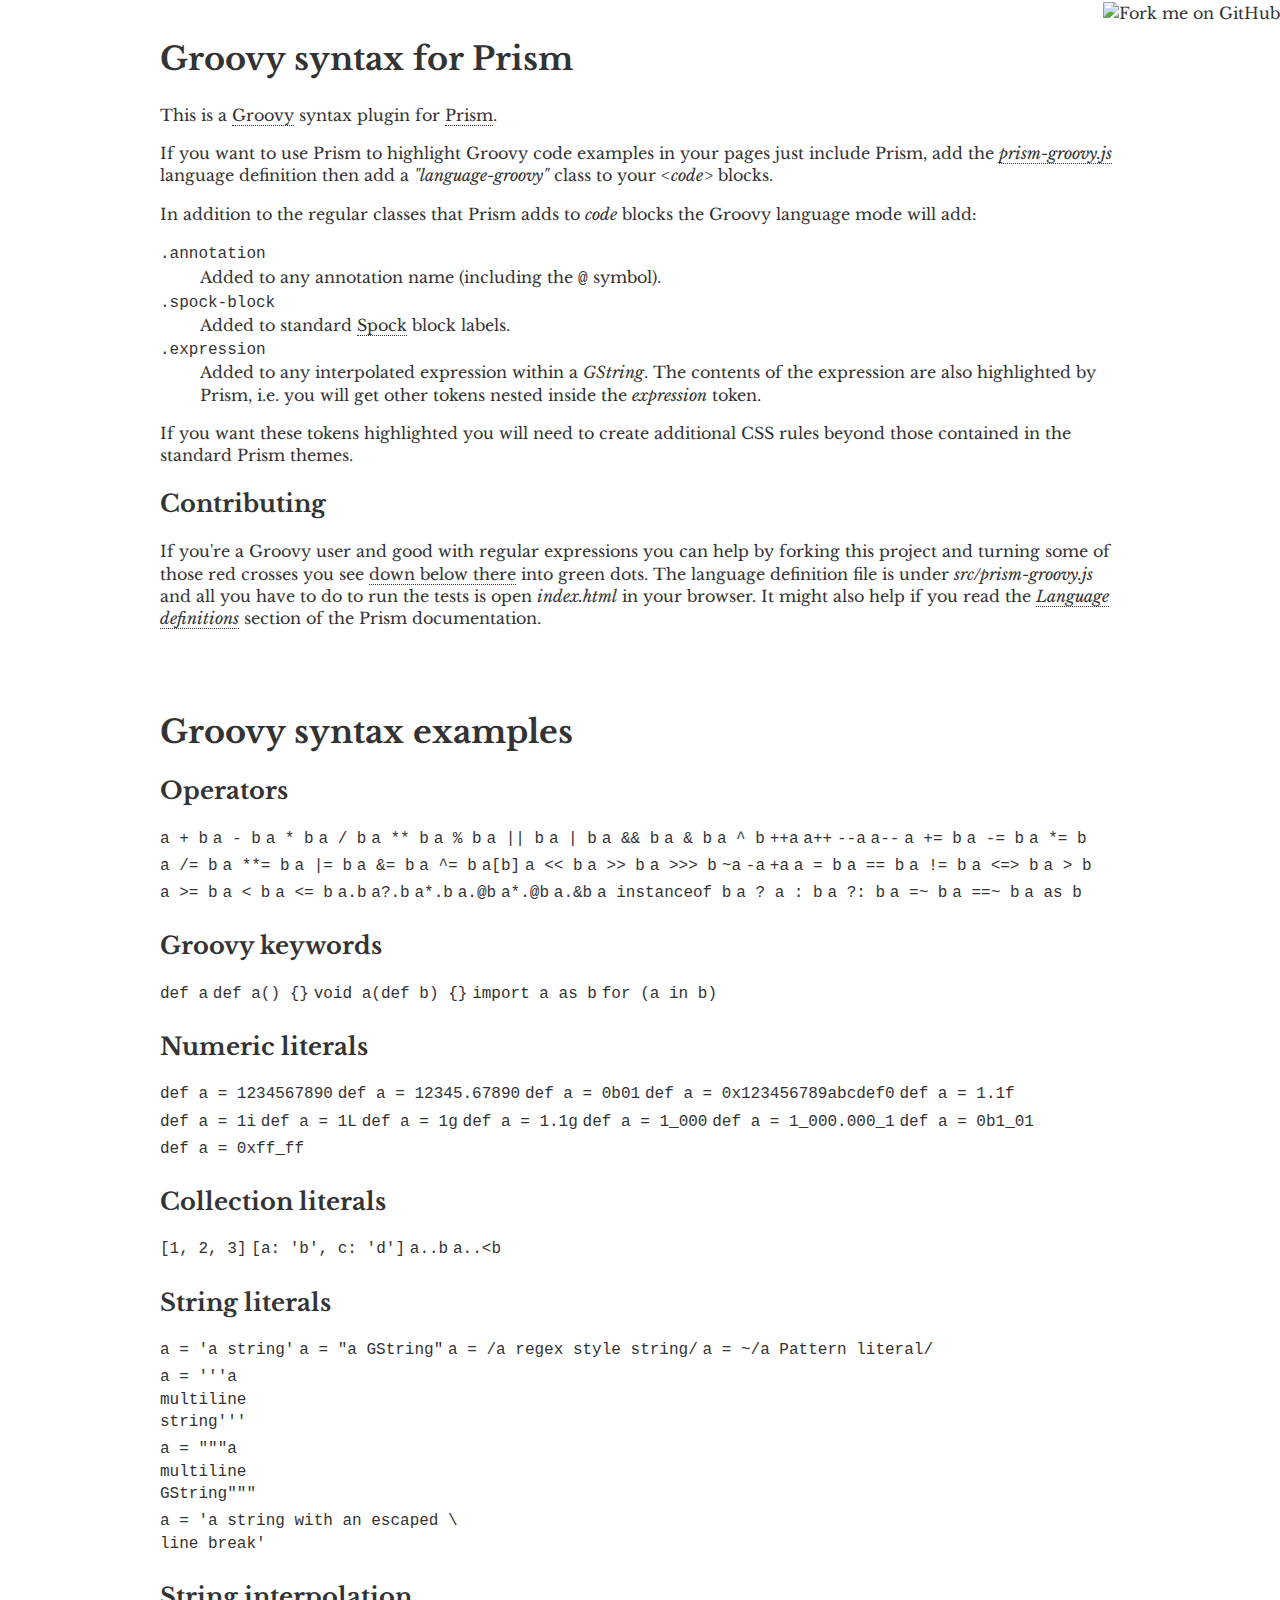
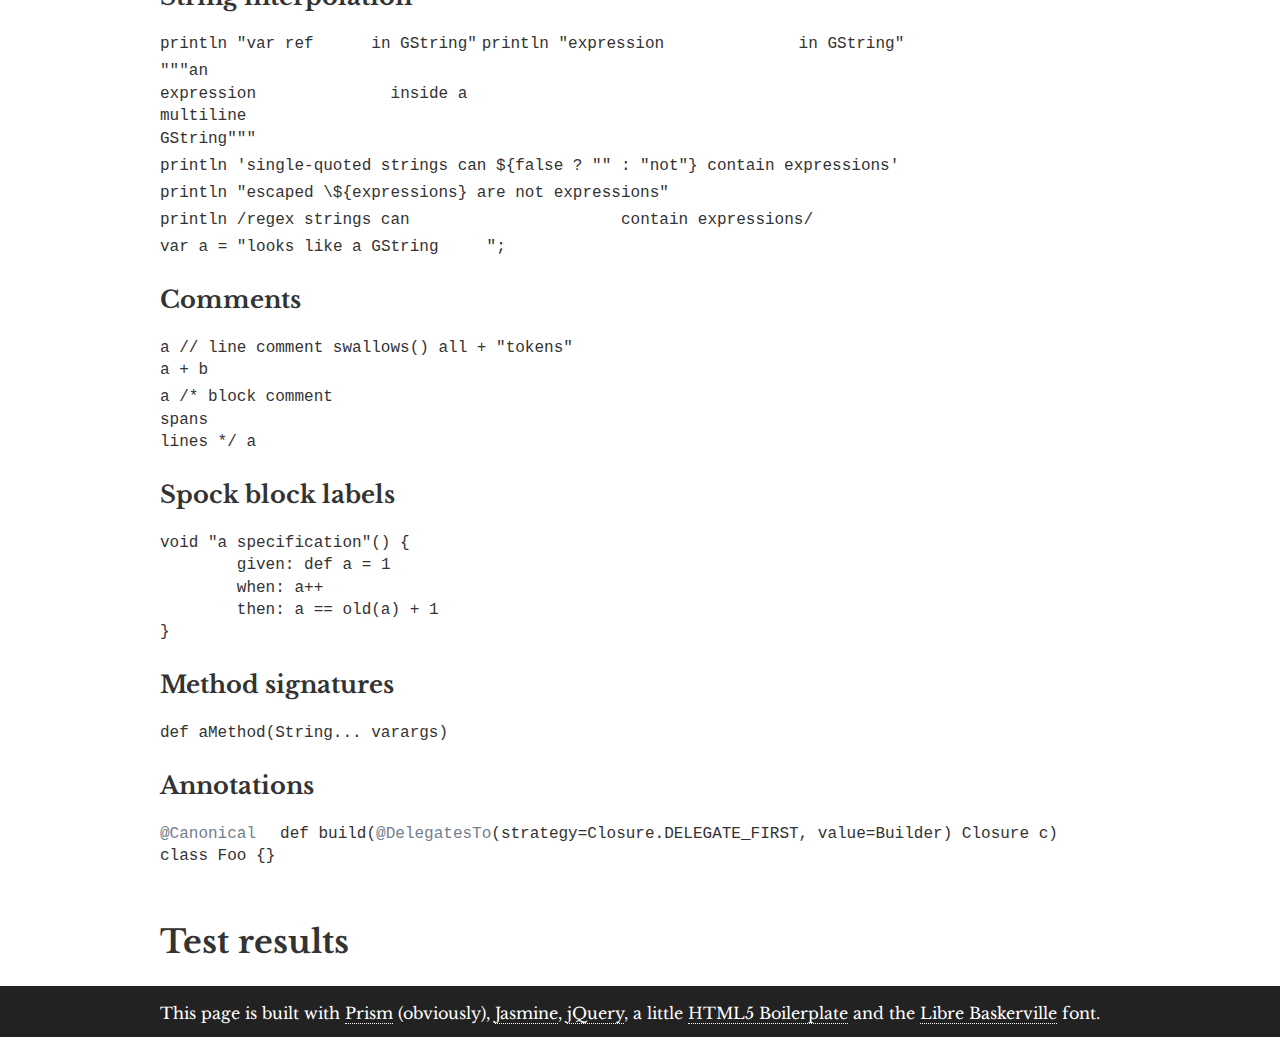
==== index.html @ 2fd4781e "few more operators I forgot" ====
<!doctype html>
<html>
<head>
	<meta charset="utf-8">
	<title>Groovy syntax for Prism</title>
	<meta name="viewport" content="width=device-width">

	<link rel="stylesheet" type="text/css" href="lib/prism/prism.css">
	<link rel="stylesheet" type="text/css" href="lib/jasmine/jasmine.css">
	<link rel="stylesheet" type="text/css" href="http://fonts.googleapis.com/css?family=Libre+Baskerville:400,700,400italic">
	<link rel="stylesheet" type="text/css" href="css/main.css">

	<script src="lib/jasmine/jasmine.js"></script>
	<script src="lib/jasmine/jasmine-html.js"></script>
	<script src="lib/jasmine/boot.js"></script>

	<script src="lib/jquery/jquery-2.0.0.min.js"></script>
	<script src="lib/prism/prism.js"></script>
	<script src="src/prism-groovy.js"></script>

	<script src="test/prism-groovy.spec.js"></script>
</head>
<body>

	<header>
		<h1>Groovy syntax for Prism</h1>
		<p>This is a <a href="http://groovy.codehaus.org/" rel="external">Groovy</a> syntax plugin for <a href="http://prismjs.com/" rel="external">Prism</a>.</p>
		<p>If you want to use Prism to highlight Groovy code examples in your pages just include Prism, add the <a href="https://github.com/robfletcher/prism-groovy/blob/gh-pages/src/prism-groovy.js"><em>prism-groovy.js</em></a> language definition then add a <em>"language-groovy"</em> class to your <em>&lt;code&gt;</em> blocks.</p>
		<p>In addition to the regular classes that Prism adds to <em>code</em> blocks the Groovy language mode will add:
			<dl>
				<dt><code>.annotation</code></dt>
				<dd>Added to any annotation name (including the <code>@</code> symbol).</dd>
				<dt><code>.spock-block</code></dt>
				<dd>Added to standard <a href="http://spockframework.org/" rel="external">Spock</a> block labels.</dd>
				<dt><code>.expression</code></dt>
				<dd>Added to any interpolated expression within a <em>GString</em>. The contents of the expression are also highlighted by Prism, i.e. you will get other tokens nested inside the <em>expression</em> token.</dd>
			</dl>
			If you want these tokens highlighted you will need to create additional CSS rules beyond those contained in the standard Prism themes.
		</p>
		<h2>Contributing</h2>
		<p>If you're a Groovy user and good with regular expressions you can help by forking this project and turning some of those red crosses you see <a href="#jasmine-tests">down below there</a> into green dots. The language definition file is under <em>src/prism-groovy.js</em> and all you have to do to run the tests is open <em>index.html</em> in your browser. It might also help if you read the <a href="http://prismjs.com/extending.html#language-definitions" rel="external"><em>Language definitions</em></a> section of the Prism documentation.</p>
		<a href="https://github.com/robfletcher/prism-groovy" id="fork-me"><img src="https://s3.amazonaws.com/github/ribbons/forkme_right_darkblue_121621.png" alt="Fork me on GitHub"></a>
	</header>

	<section id="groovy-syntax" class="language-groovy">
		<h1>Groovy syntax examples</h1>

		<section class="clearfix">
			<h2>Operators</h2>
			<code id="plus">a + b</code>
			<code id="minus">a - b</code>
			<code id="multiply">a * b</code>
			<code id="divide">a / b</code>
			<code id="power">a ** b</code>
			<code id="mod">a % b</code>
			<code id="or">a || b</code>
			<code id="bitwise-or">a | b</code>
			<code id="and">a &amp;&amp; b</code>
			<code id="bitwise-and">a &amp; b</code>
			<code id="xor">a ^ b</code>
			<code id="next-prefix">++a</code>
			<code id="next-postfix">a++</code>
			<code id="previous-prefix">--a</code>
			<code id="previous-postfix">a--</code>
			<code id="increment-by">a += b</code>
			<code id="decrement-by">a -= b</code>
			<code id="multiply-by">a *= b</code>
			<code id="divide-by">a /= b</code>
			<code id="pow-assign">a **= b</code>
			<code id="or-assign">a |= b</code>
			<code id="and-assign">a &amp;= b</code>
			<code id="xor-assign">a ^= b</code>
			<code id="get-at">a[b]</code>
			<code id="left-shift">a &lt;&lt; b</code>
			<code id="right-shift">a &gt;&gt; b</code>
			<code id="bitwise-right-shift">a &gt;&gt;&gt; b</code>
			<code id="bitwise-negate">~a</code>
			<code id="negative">-a</code>
			<code id="positive">+a</code>
			<code id="assignment">a = b</code>
			<code id="equals">a == b</code>
			<code id="not-equals">a != b</code>
			<code id="spaceship">a &lt;=&gt; b</code>
			<code id="gt">a &gt; b</code>
			<code id="gte">a &gt;= b</code>
			<code id="lt">a &lt; b</code>
			<code id="lte">a &lt;= b</code>
			<code id="dereference">a.b</code>
			<code id="safe-dereference">a?.b</code>
			<code id="spread">a*.b</code>
			<code id="java-field">a.@b</code>
			<code id="spread-java-field">a*.@b</code>
			<code id="method-ref">a.&amp;b</code>
			<code id="instanceof">a instanceof b</code>
			<code id="ternary">a ? a : b</code>
			<code id="elvis">a ?: b</code>
			<code id="regex">a =~ b</code>
			<code id="firecracker">a ==~ b</code>
			<code id="cast">a as b</code>
		</section>

		<section class="clearfix">
			<h2>Groovy keywords</h2>
			<code id="def-var">def a</code>
			<code id="def-return">def a() {}</code>
			<code id="def-param">void a(def b) {}</code>
			<code id="import-as">import a as b</code>
			<code id="in">for (a in b)</code>
		</section>

		<section class="clearfix">
			<h2>Numeric literals</h2>
			<code id="int">def a = 1234567890</code>
			<code id="decimal">def a = 12345.67890</code>
			<code id="binary">def a = 0b01</code>
			<code id="hex">def a = 0x123456789abcdef0</code>
			<code id="float">def a = 1.1f</code>
			<code id="integer">def a = 1i</code>
			<code id="long">def a = 1L</code>
			<code id="big-integer">def a = 1g</code>
			<code id="big-decimal">def a = 1.1g</code>
			<code id="underscore-int">def a = 1_000</code>
			<code id="underscore-decimal">def a = 1_000.000_1</code>
			<code id="underscore-binary">def a = 0b1_01</code>
			<code id="underscore-hex">def a = 0xff_ff</code>
		</section>

		<section class="clearfix">
			<h2>Collection literals</h2>
			<code id="list">[1, 2, 3]</code>
			<code id="map">[a: 'b', c: 'd']</code>
			<code id="range">a..b</code>
			<code id="half-ex-range">a..&lt;b</code>
		</section>

		<section class="clearfix">
			<h2>String literals</h2>
			<code id="string">a = 'a string'</code>
			<code id="gstring">a = "a GString"</code>
			<code id="regex-string">a = /a regex style string/</code>
			<code id="pattern">a = ~/a Pattern literal/</code>
			<pre><code id="multiline-string">a = '''a
multiline
string'''</code></pre>
			<pre><code id="multiline-gstring">a = """a
multiline
GString"""</code></pre>
			<pre><code id="string-with-escaped-line-break">a = 'a string with an escaped \
line break'</code></pre>
		</section>

		<section class="clearfix">
			<h2>String interpolation</h2>
			<code id="gstring-with-variable">println "var ref $a.b in GString"</code>
			<code id="gstring-with-expression">println "expression ${a.b() + a} in GString"</code>
			<pre><code id="multiline-gstring-with-expression">"""an
expression ${a.b() + a} inside a
multiline
GString"""</code></pre>
			<code id="string-with-expression">println 'single-quoted strings can ${false ? "" : "not"} contain expressions'</code>
			<code id="gstring-with-escaped-expression">println "escaped \${expressions} are not expressions"</code>
			<code id="regex-with-expression">println /regex strings can ${true ? '' : 'not'} contain expressions/</code>
			<code id="non-groovy-gstring-expression" class="language-javascript">var a = "looks like a GString ${b}";</code>
		</section>

		<section class="clearfix">
			<h2>Comments</h2>
			<pre><code id="line-comment">a // line comment swallows() all + "tokens"
a + b</code></pre>
			<pre><code id="block-comment">a /* block comment
spans
lines */ a</code></pre>
		</section>

		<section class="clearfix">
			<h2>Spock block labels</h2>
			<pre><code id="spock">void "a specification"() {
	given: def a = 1
	when: a++
	then: a == old(a) + 1
}</code></pre>
		</section>

		<section class="clearfix">
			<h2>Method signatures</h2>
			<pre><code id="varargs">def aMethod(String... varargs)</code></pre>
		</section>

		<section class="clearfix">
			<h2>Annotations</h2>
			<pre><code id="simple-annotation">@Canonical
class Foo {}</code></pre>
			<code id="annotation-with-arguments">def build(@DelegatesTo(strategy=Closure.DELEGATE_FIRST, value=Builder) Closure c)</code>
		</section>
	</section>

	<section id="jasmine-tests">
		<h1>Test results</h1>
	</section>

	<footer>
		<p>This page is built with <a href="http://prismjs.com/" rel="external">Prism</a> (obviously), <a href="http://pivotal.github.io/jasmine/" rel="external">Jasmine</a>, <a href="http://jquery.com/" rel="external">jQuery</a>, a little <a href="http://h5bp.com/" rel="external">HTML5 Boilerplate</a> and the <a href="http://www.impallari.com/projects/overview/libre-baskerville" rel="external">Libre Baskerville</a> font.</p>
	</footer>

</body>
</html>
---- css/main.css ----
/*! normalize.css v2.1.0 | MIT License | git.io/normalize */

/* ==========================================================================
   HTML5 display definitions
   ========================================================================== */

/**
 * Correct `block` display not defined in IE 8/9.
 */

article,
aside,
details,
figcaption,
figure,
footer,
header,
hgroup,
main,
nav,
section,
summary {
    display: block;
}

/**
 * Correct `inline-block` display not defined in IE 8/9.
 */

audio,
canvas,
video {
    display: inline-block;
}

/**
 * Prevent modern browsers from displaying `audio` without controls.
 * Remove excess height in iOS 5 devices.
 */

audio:not([controls]) {
    display: none;
    height: 0;
}

/**
 * Address styling not present in IE 8/9.
 */

[hidden] {
    display: none;
}

/* ==========================================================================
   Base
   ========================================================================== */

/**
 * 1. Set default font family to sans-serif.
 * 2. Prevent iOS text size adjust after orientation change, without disabling
 *    user zoom.
 */

html {
    font-family: sans-serif; /* 1 */
    -webkit-text-size-adjust: 100%; /* 2 */
    -ms-text-size-adjust: 100%; /* 2 */
}

/**
 * Remove default margin.
 */

body {
    margin: 0;
}

/* ==========================================================================
   Links
   ========================================================================== */

/**
 * Address `outline` inconsistency between Chrome and other browsers.
 */

a:focus {
    outline: thin dotted;
}

/**
 * Improve readability when focused and also mouse hovered in all browsers.
 */

a:active,
a:hover {
    outline: 0;
}

/* ==========================================================================
   Typography
   ========================================================================== */

/**
 * Address variable `h1` font-size and margin within `section` and `article`
 * contexts in Firefox 4+, Safari 5, and Chrome.
 */

h1 {
    font-size: 2em;
    margin: 0.67em 0;
}

/**
 * Address styling not present in IE 8/9, Safari 5, and Chrome.
 */

abbr[title] {
    border-bottom: 1px dotted;
}

/**
 * Address style set to `bolder` in Firefox 4+, Safari 5, and Chrome.
 */

b,
strong {
    font-weight: bold;
}

/**
 * Address styling not present in Safari 5 and Chrome.
 */

dfn {
    font-style: italic;
}

/**
 * Address differences between Firefox and other browsers.
 */

hr {
    -moz-box-sizing: content-box;
    box-sizing: content-box;
    height: 0;
}

/**
 * Address styling not present in IE 8/9.
 */

mark {
    background: #ff0;
    color: #000;
}

/**
 * Correct font family set oddly in Safari 5 and Chrome.
 */

code,
kbd,
pre,
samp {
    font-family: monospace, serif;
    font-size: 1em;
}

/**
 * Improve readability of pre-formatted text in all browsers.
 */

pre {
    white-space: pre-wrap;
}

/**
 * Set consistent quote types.
 */

q {
    quotes: "\201C" "\201D" "\2018" "\2019";
}

/**
 * Address inconsistent and variable font size in all browsers.
 */

small {
    font-size: 80%;
}

/**
 * Prevent `sub` and `sup` affecting `line-height` in all browsers.
 */

sub,
sup {
    font-size: 75%;
    line-height: 0;
    position: relative;
    vertical-align: baseline;
}

sup {
    top: -0.5em;
}

sub {
    bottom: -0.25em;
}

/* ==========================================================================
   Embedded content
   ========================================================================== */

/**
 * Remove border when inside `a` element in IE 8/9.
 */

img {
    border: 0;
}

/**
 * Correct overflow displayed oddly in IE 9.
 */

svg:not(:root) {
    overflow: hidden;
}

/* ==========================================================================
   Figures
   ========================================================================== */

/**
 * Address margin not present in IE 8/9 and Safari 5.
 */

figure {
    margin: 0;
}

/* ==========================================================================
   Forms
   ========================================================================== */

/**
 * Define consistent border, margin, and padding.
 */

fieldset {
    border: 1px solid #c0c0c0;
    margin: 0 2px;
    padding: 0.35em 0.625em 0.75em;
}

/**
 * 1. Correct `color` not being inherited in IE 8/9.
 * 2. Remove padding so people aren't caught out if they zero out fieldsets.
 */

legend {
    border: 0; /* 1 */
    padding: 0; /* 2 */
}

/**
 * 1. Correct font family not being inherited in all browsers.
 * 2. Correct font size not being inherited in all browsers.
 * 3. Address margins set differently in Firefox 4+, Safari 5, and Chrome.
 */

button,
input,
select,
textarea {
    font-family: inherit; /* 1 */
    font-size: 100%; /* 2 */
    margin: 0; /* 3 */
}

/**
 * Address Firefox 4+ setting `line-height` on `input` using `!important` in
 * the UA stylesheet.
 */

button,
input {
    line-height: normal;
}

/**
 * Address inconsistent `text-transform` inheritance for `button` and `select`.
 * All other form control elements do not inherit `text-transform` values.
 * Correct `button` style inheritance in Chrome, Safari 5+, and IE 8+.
 * Correct `select` style inheritance in Firefox 4+ and Opera.
 */

button,
select {
    text-transform: none;
}

/**
 * 1. Avoid the WebKit bug in Android 4.0.* where (2) destroys native `audio`
 *    and `video` controls.
 * 2. Correct inability to style clickable `input` types in iOS.
 * 3. Improve usability and consistency of cursor style between image-type
 *    `input` and others.
 */

button,
html input[type="button"], /* 1 */
input[type="reset"],
input[type="submit"] {
    -webkit-appearance: button; /* 2 */
    cursor: pointer; /* 3 */
}

/**
 * Re-set default cursor for disabled elements.
 */

button[disabled],
html input[disabled] {
    cursor: default;
}

/**
 * 1. Address box sizing set to `content-box` in IE 8/9.
 * 2. Remove excess padding in IE 8/9.
 */

input[type="checkbox"],
input[type="radio"] {
    box-sizing: border-box; /* 1 */
    padding: 0; /* 2 */
}

/**
 * 1. Address `appearance` set to `searchfield` in Safari 5 and Chrome.
 * 2. Address `box-sizing` set to `border-box` in Safari 5 and Chrome
 *    (include `-moz` to future-proof).
 */

input[type="search"] {
    -webkit-appearance: textfield; /* 1 */
    -moz-box-sizing: content-box;
    -webkit-box-sizing: content-box; /* 2 */
    box-sizing: content-box;
}

/**
 * Remove inner padding and search cancel button in Safari 5 and Chrome
 * on OS X.
 */

input[type="search"]::-webkit-search-cancel-button,
input[type="search"]::-webkit-search-decoration {
    -webkit-appearance: none;
}

/**
 * Remove inner padding and border in Firefox 4+.
 */

button::-moz-focus-inner,
input::-moz-focus-inner {
    border: 0;
    padding: 0;
}

/**
 * 1. Remove default vertical scrollbar in IE 8/9.
 * 2. Improve readability and alignment in all browsers.
 */

textarea {
    overflow: auto; /* 1 */
    vertical-align: top; /* 2 */
}

/* ==========================================================================
   Tables
   ========================================================================== */

/**
 * Remove most spacing between table cells.
 */

table {
    border-collapse: collapse;
    border-spacing: 0;
}
/* end normalize.css */

/*
 * HTML5 Boilerplate
 *
 * What follows is the result of much research on cross-browser styling.
 * Credit left inline and big thanks to Nicolas Gallagher, Jonathan Neal,
 * Kroc Camen, and the H5BP dev community and team.
 */

/* ==========================================================================
   Base styles: opinionated defaults
   ========================================================================== */

html,
button,
input,
select,
textarea {
    color: #222;
}

body {
    font-size: 1em;
    line-height: 1.4;
}

/*
 * Remove text-shadow in selection highlight: h5bp.com/i
 * These selection rule sets have to be separate.
 * Customize the background color to match your design.
 */

::-moz-selection {
    background: #b3d4fc;
    text-shadow: none;
}

::selection {
    background: #b3d4fc;
    text-shadow: none;
}

/*
 * A better looking default horizontal rule
 */

hr {
    display: block;
    height: 1px;
    border: 0;
    border-top: 1px solid #ccc;
    margin: 1em 0;
    padding: 0;
}

/*
 * Remove the gap between images and the bottom of their containers: h5bp.com/i/440
 */

img {
    vertical-align: middle;
}

/*
 * Remove default fieldset styles.
 */

fieldset {
    border: 0;
    margin: 0;
    padding: 0;
}

/*
 * Allow only vertical resizing of textareas.
 */

textarea {
    resize: vertical;
}

/* ==========================================================================
   Chrome Frame prompt
   ========================================================================== */

.chromeframe {
    margin: 0.2em 0;
    background: #ccc;
    color: #000;
    padding: 0.2em 0;
}

/* ==========================================================================
   Author's custom styles
   ========================================================================== */

/* http://paulirish.com/2012/box-sizing-border-box-ftw/ */
* {
	-moz-box-sizing: border-box;
	-webkit-box-sizing: border-box;
	box-sizing: border-box;
}

body {
	color: #333;
	font-family: "Libre Baskerville", serif;

    max-width: 992px;
    margin-left: auto;
    margin-right: auto;
    overflow-x: hidden;
    padding: 0 1em;
}

header, footer {
	padding: 1em 0;
}

header, #groovy-syntax {
	margin-bottom: 3em;
}

footer {
    width: 100%;
    position: absolute;
    left: 0;
    padding: 0 1em;
	background-color: #222;
	color: #fff;
	-webkit-font-smoothing: antialiased;
}

footer > * {
    max-width: 960px;
    margin-left: auto;
    margin-right: auto;
}

a:link,
a:visited {
	text-decoration: none;
	color: #333;
	border-bottom: 1px dotted #333;
	-moz-transition: all 0.125s;
	-webkit-transition: all 0.125s;
	-o-transition: all 0.125s;
	transition: all 0.125s;
}

footer a:link,
footer a:visited {
	color: #fff;
	border-bottom-color: #fff;
}

a:active,
a:hover,
footer a:active,
footer a:hover {
	color: #b03911;
	border-bottom-color: #b03911;
}

#groovy-syntax h1 {
	margin-bottom: 0;
}

#groovy-syntax code {
    float: left;
    margin: 0 0.3em 0.3em 0;
}

pre {
    clear: both;
}

code[class*="language-"], pre[class*="language-"] {
    white-space: pre-wrap;
}

.token.expression {
    color: white;
}

.token.block-label {
    color: steelblue;
}

.token.annotation {
    color: slategray;
}

#fork-me {
	position: absolute;
	top: 0;
	right: 0;
	border: 0;
}

.html-reporter .result-message {
    white-space: pre-line;
}

/* ==========================================================================
   Helper classes
   ========================================================================== */

/*
 * Image replacement
 */

.ir {
    background-color: transparent;
    border: 0;
    overflow: hidden;
    /* IE 6/7 fallback */
    *text-indent: -9999px;
}

.ir:before {
    content: "";
    display: block;
    width: 0;
    height: 150%;
}

/*
 * Hide from both screenreaders and browsers: h5bp.com/u
 */

.hidden {
    display: none !important;
    visibility: hidden;
}

/*
 * Hide only visually, but have it available for screenreaders: h5bp.com/v
 */

.visuallyhidden {
    border: 0;
    clip: rect(0 0 0 0);
    height: 1px;
    margin: -1px;
    overflow: hidden;
    padding: 0;
    position: absolute;
    width: 1px;
}

/*
 * Extends the .visuallyhidden class to allow the element to be focusable
 * when navigated to via the keyboard: h5bp.com/p
 */

.visuallyhidden.focusable:active,
.visuallyhidden.focusable:focus {
    clip: auto;
    height: auto;
    margin: 0;
    overflow: visible;
    position: static;
    width: auto;
}

/*
 * Hide visually and from screenreaders, but maintain layout
 */

.invisible {
    visibility: hidden;
}

/*
 * Clearfix: contain floats
 *
 * For modern browsers
 * 1. The space content is one way to avoid an Opera bug when the
 *    `contenteditable` attribute is included anywhere else in the document.
 *    Otherwise it causes space to appear at the top and bottom of elements
 *    that receive the `clearfix` class.
 * 2. The use of `table` rather than `block` is only necessary if using
 *    `:before` to contain the top-margins of child elements.
 */

.clearfix:before,
.clearfix:after {
    content: " "; /* 1 */
    display: table; /* 2 */
}

.clearfix:after {
    clear: both;
}

/*
 * For IE 6/7 only
 * Include this rule to trigger hasLayout and contain floats.
 */

.clearfix {
    *zoom: 1;
}

/* ==========================================================================
   EXAMPLE Media Queries for Responsive Design.
   These examples override the primary ('mobile first') styles.
   Modify as content requires.
   ========================================================================== */

@media only screen and (min-width: 35em) {
    /* Style adjustments for viewports that meet the condition */
}

@media print,
       (-o-min-device-pixel-ratio: 5/4),
       (-webkit-min-device-pixel-ratio: 1.25),
       (min-resolution: 120dpi) {
    /* Style adjustments for high resolution devices */
}

/* ==========================================================================
   Print styles.
   Inlined to avoid required HTTP connection: h5bp.com/r
   ========================================================================== */

@media print {
    * {
        background: transparent !important;
        color: #000 !important; /* Black prints faster: h5bp.com/s */
        box-shadow: none !important;
        text-shadow: none !important;
    }

    a,
    a:visited {
        text-decoration: underline;
    }

    a[href]:after {
        content: " (" attr(href) ")";
    }

    abbr[title]:after {
        content: " (" attr(title) ")";
    }

    /*
     * Don't show links for images, or javascript/internal links
     */

    .ir a:after,
    a[href^="javascript:"]:after,
    a[href^="#"]:after {
        content: "";
    }

    pre,
    blockquote {
        border: 1px solid #999;
        page-break-inside: avoid;
    }

    thead {
        display: table-header-group; /* h5bp.com/t */
    }

    tr,
    img {
        page-break-inside: avoid;
    }

    img {
        max-width: 100% !important;
    }

    @page {
        margin: 0.5cm;
    }

    p,
    h2,
    h3 {
        orphans: 3;
        widows: 3;
    }

    h2,
    h3 {
        page-break-after: avoid;
    }
}
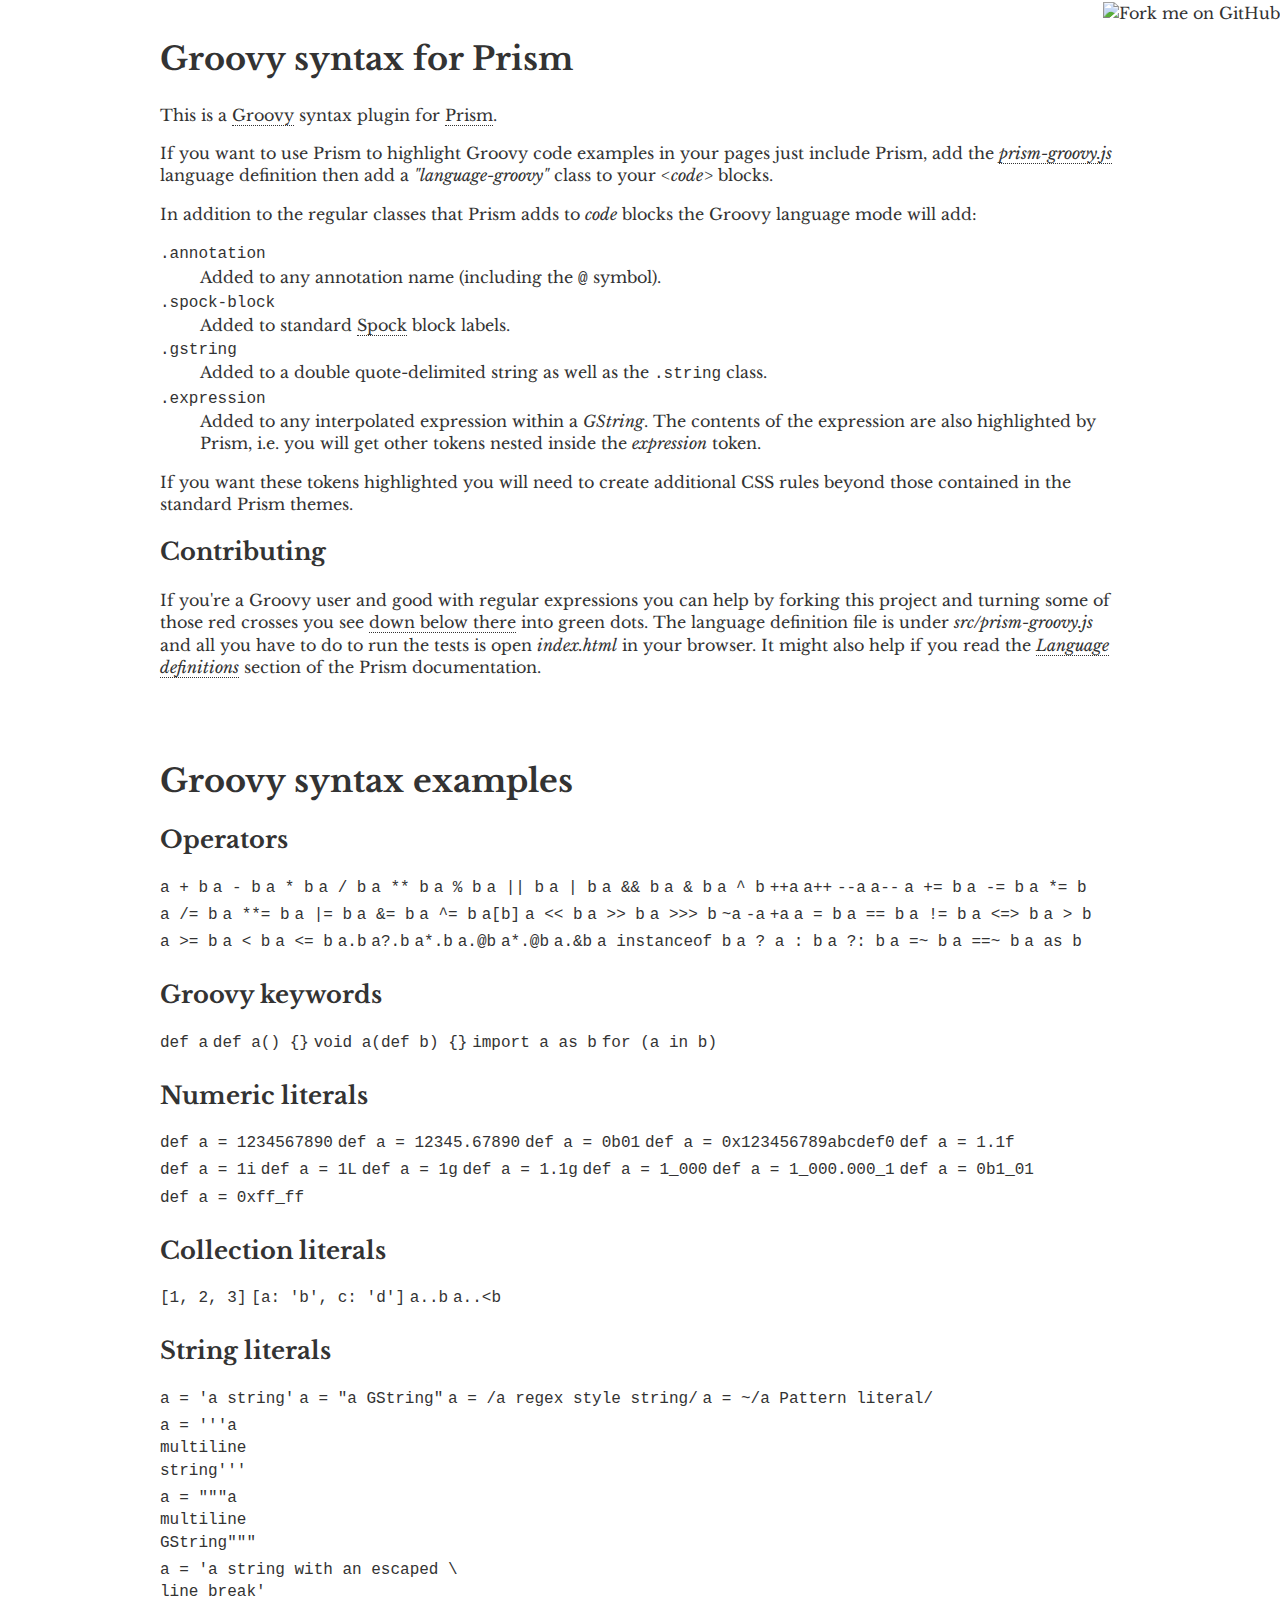
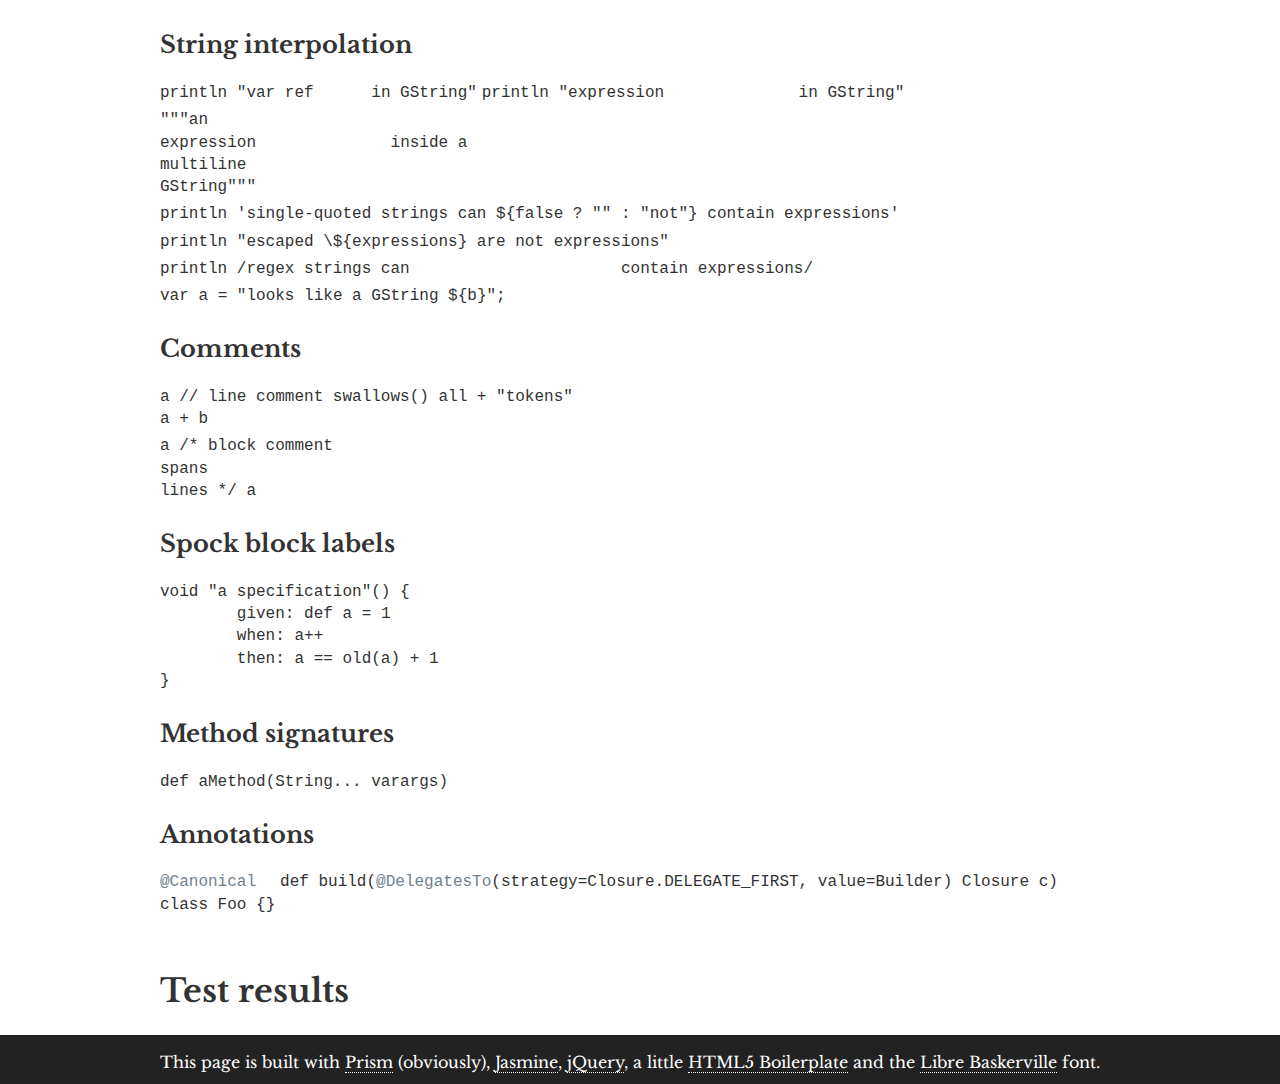
==== commit f5460384: "Finally got GStrings & Strings disambiguated" ====
--- a/index.html
+++ b/index.html
@@ -32,6 +32,8 @@
 				<dd>Added to any annotation name (including the <code>@</code> symbol).</dd>
 				<dt><code>.spock-block</code></dt>
 				<dd>Added to standard <a href="http://spockframework.org/" rel="external">Spock</a> block labels.</dd>
+				<dt><code>.gstring</code></dt>
+				<dd>Added to a double quote-delimited string as well as the <code>.string</code> class.</dd>
 				<dt><code>.expression</code></dt>
 				<dd>Added to any interpolated expression within a <em>GString</em>. The contents of the expression are also highlighted by Prism, i.e. you will get other tokens nested inside the <em>expression</em> token.</dd>
 			</dl>
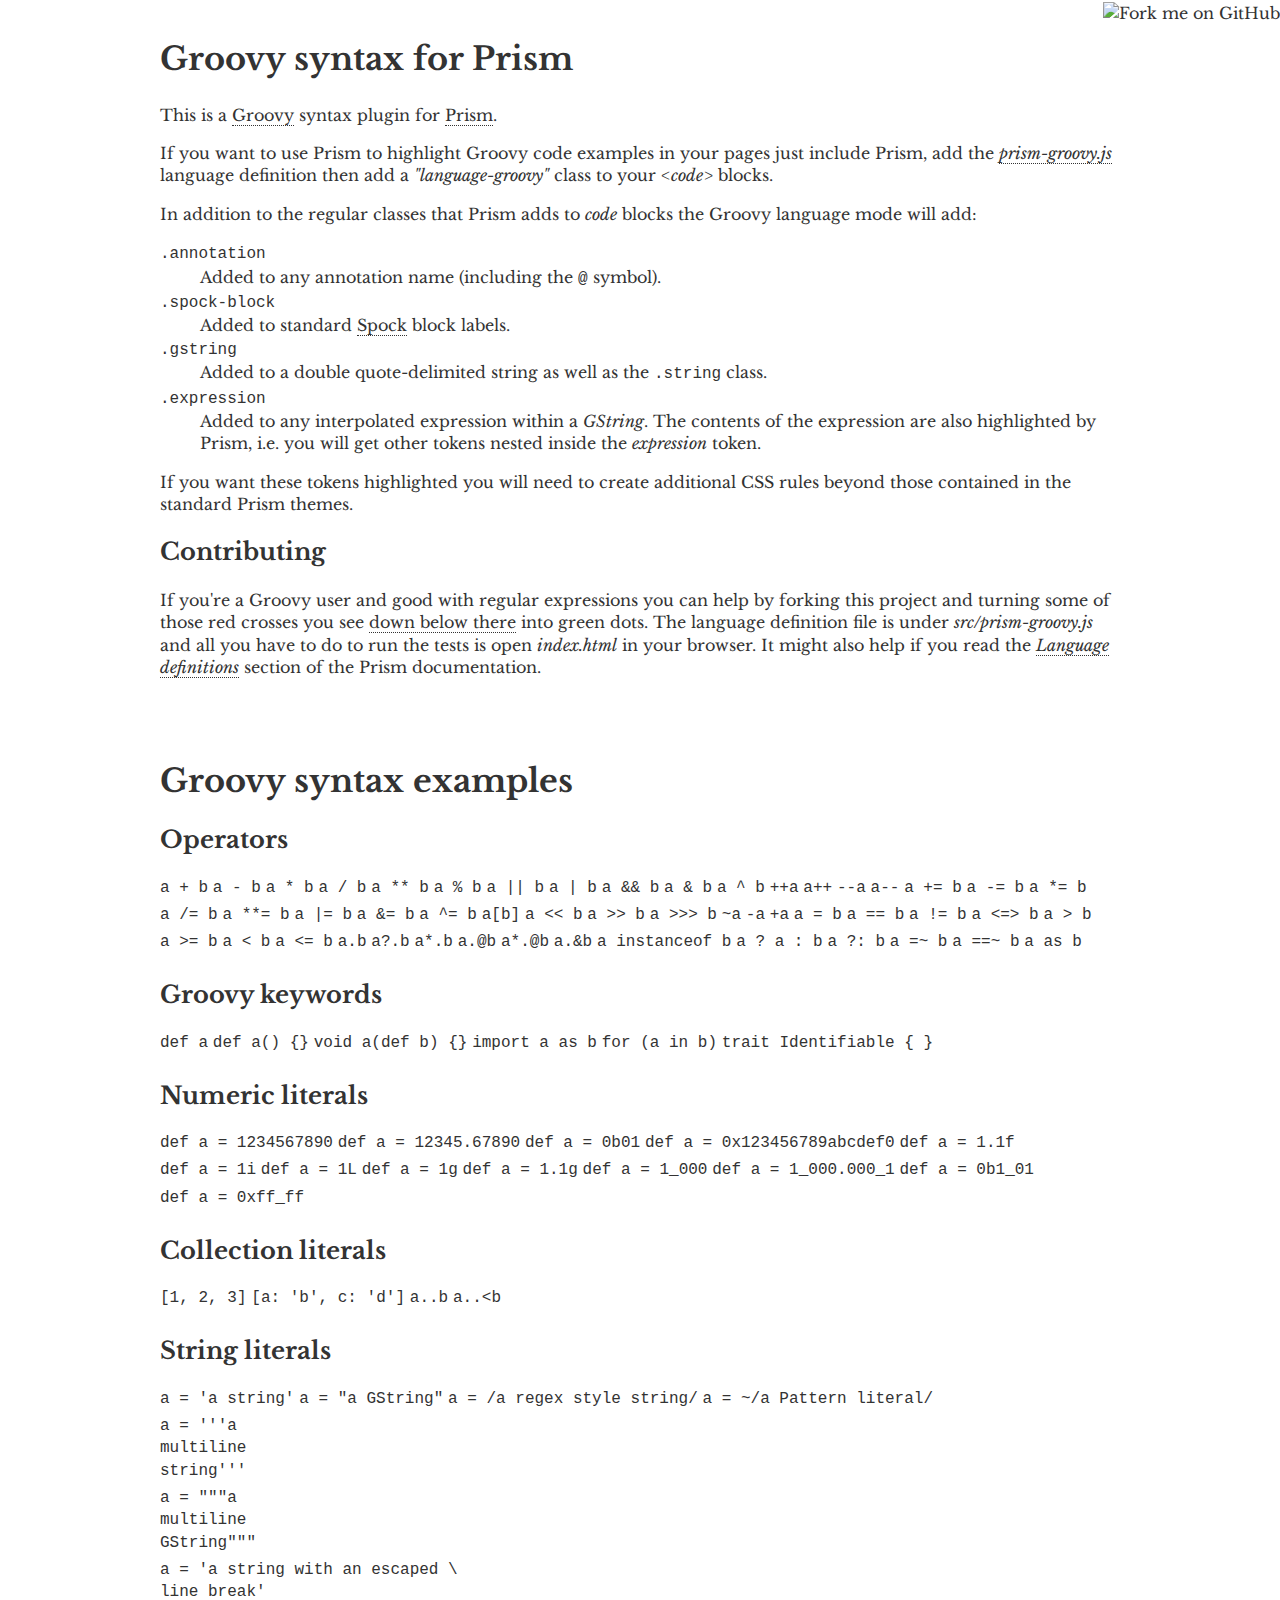
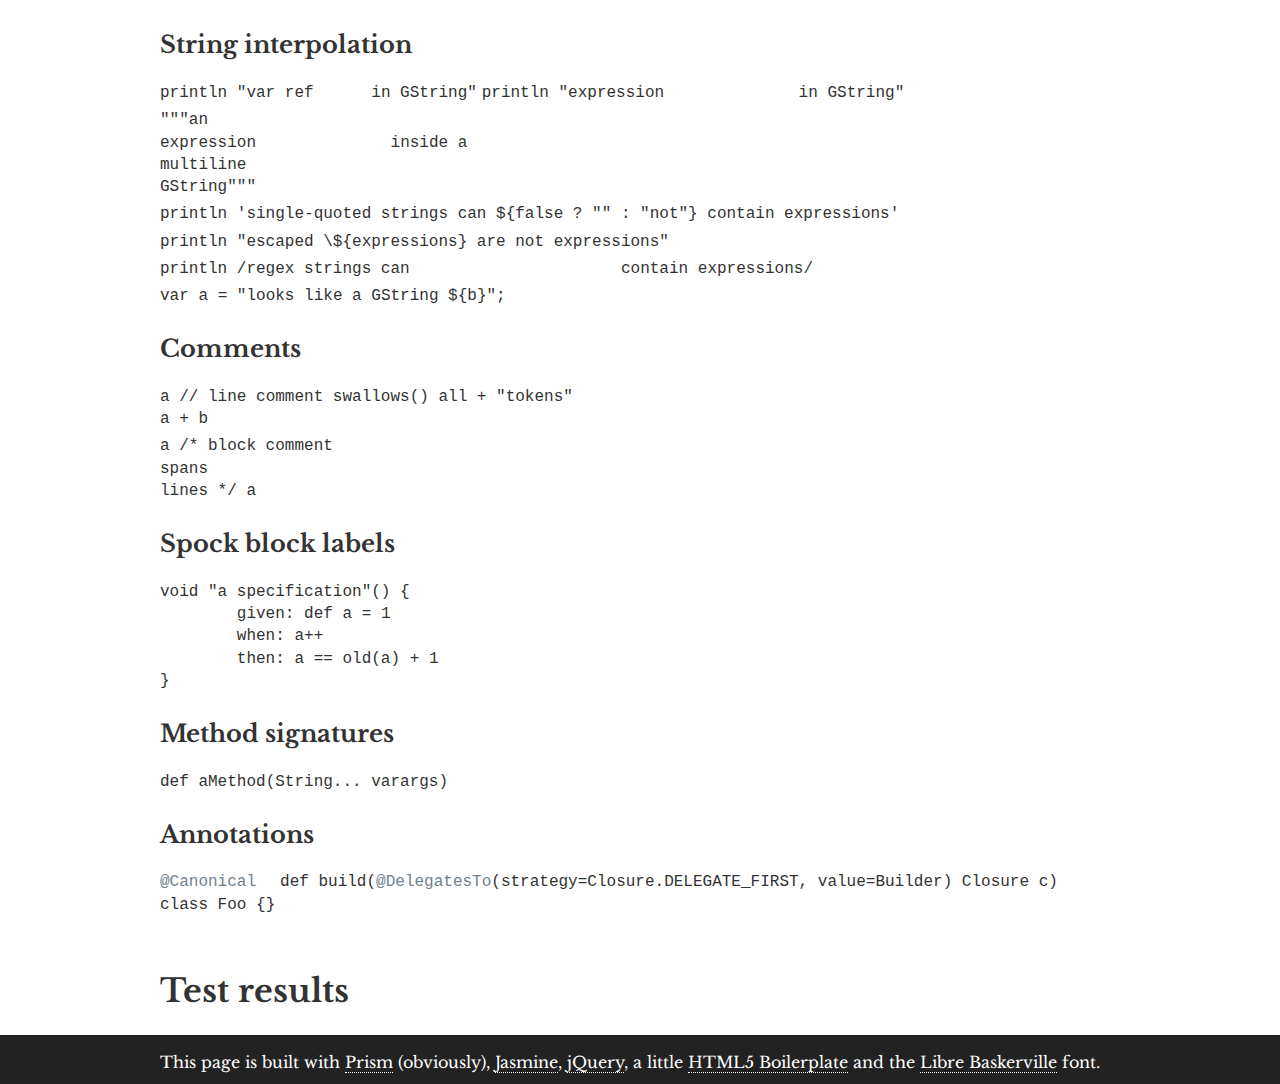
==== commit 74085400: "Added trait keyword" ====
--- a/index.html
+++ b/index.html
@@ -108,6 +108,7 @@
 			<code id="def-param">void a(def b) {}</code>
 			<code id="import-as">import a as b</code>
 			<code id="in">for (a in b)</code>
+			<code id="trait">trait Identifiable { }</code>
 		</section>
 
 		<section class="clearfix">
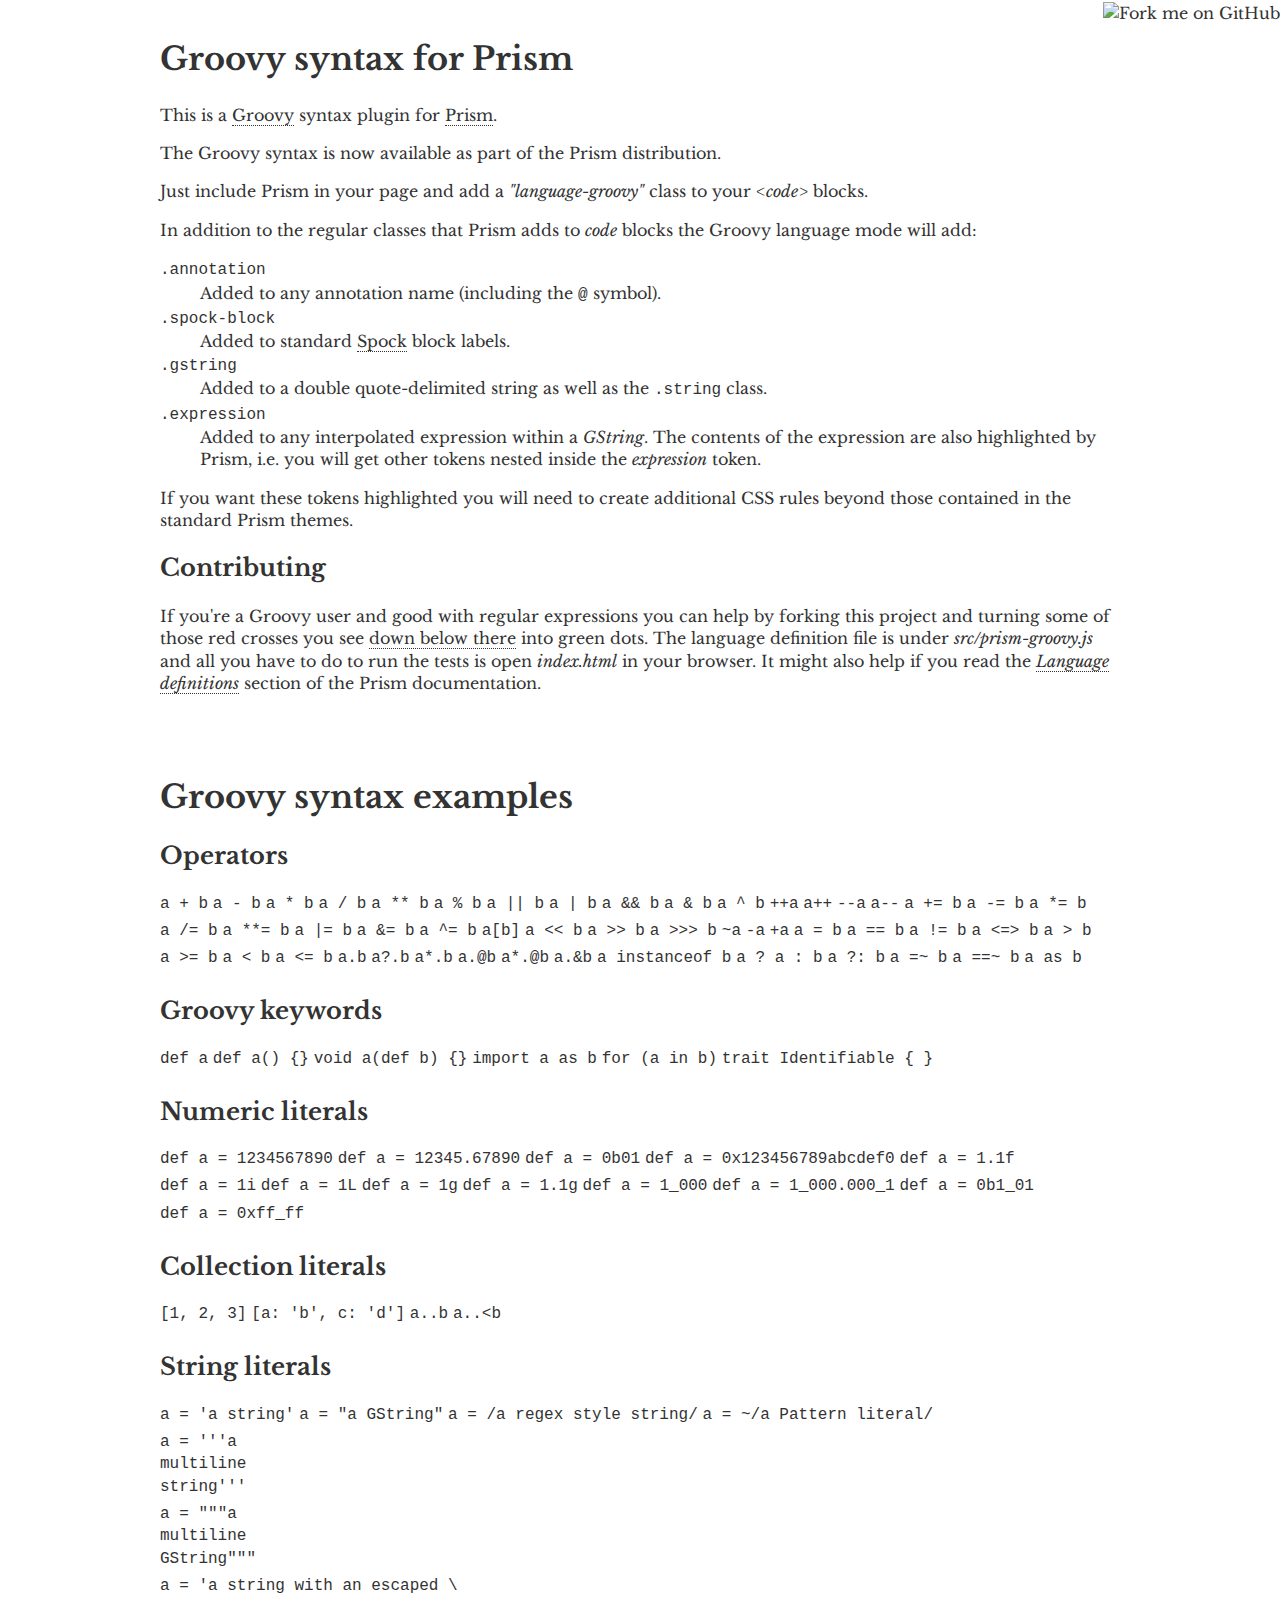
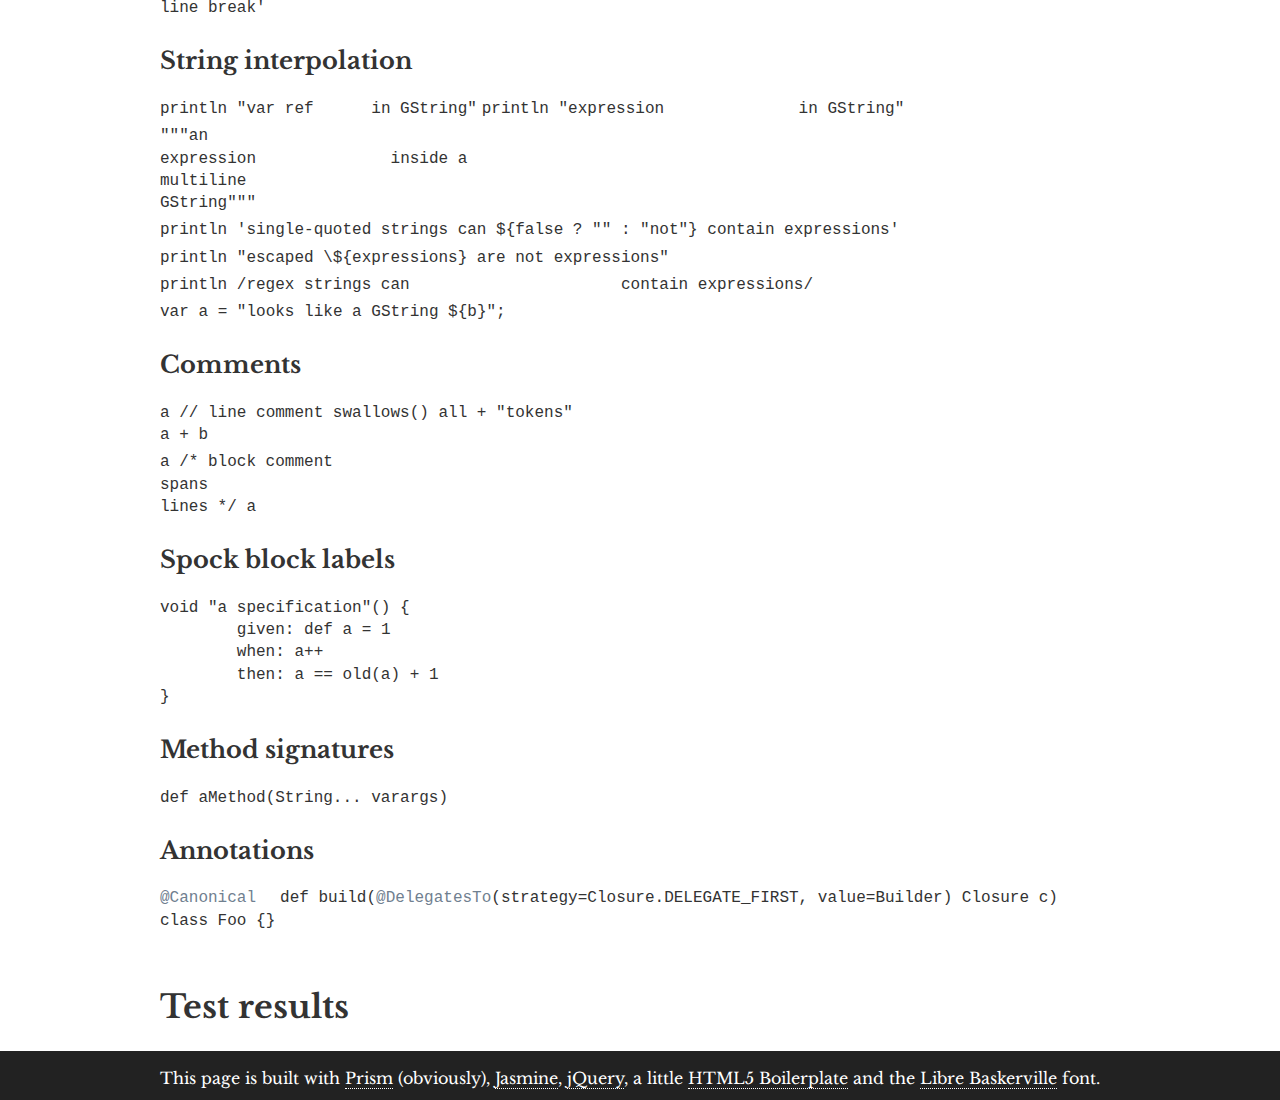
==== commit ec71b4e7: "Updated index text" ====
--- a/index.html
+++ b/index.html
@@ -25,7 +25,8 @@
 	<header>
 		<h1>Groovy syntax for Prism</h1>
 		<p>This is a <a href="http://groovy.codehaus.org/" rel="external">Groovy</a> syntax plugin for <a href="http://prismjs.com/" rel="external">Prism</a>.</p>
-		<p>If you want to use Prism to highlight Groovy code examples in your pages just include Prism, add the <a href="https://github.com/robfletcher/prism-groovy/blob/gh-pages/src/prism-groovy.js"><em>prism-groovy.js</em></a> language definition then add a <em>"language-groovy"</em> class to your <em>&lt;code&gt;</em> blocks.</p>
+		<p>The Groovy syntax is now available as part of the Prism distribution.</p>
+		<p>Just include Prism in your page and add a <em>"language-groovy"</em> class to your <em>&lt;code&gt;</em> blocks.</p>
 		<p>In addition to the regular classes that Prism adds to <em>code</em> blocks the Groovy language mode will add:
 			<dl>
 				<dt><code>.annotation</code></dt>
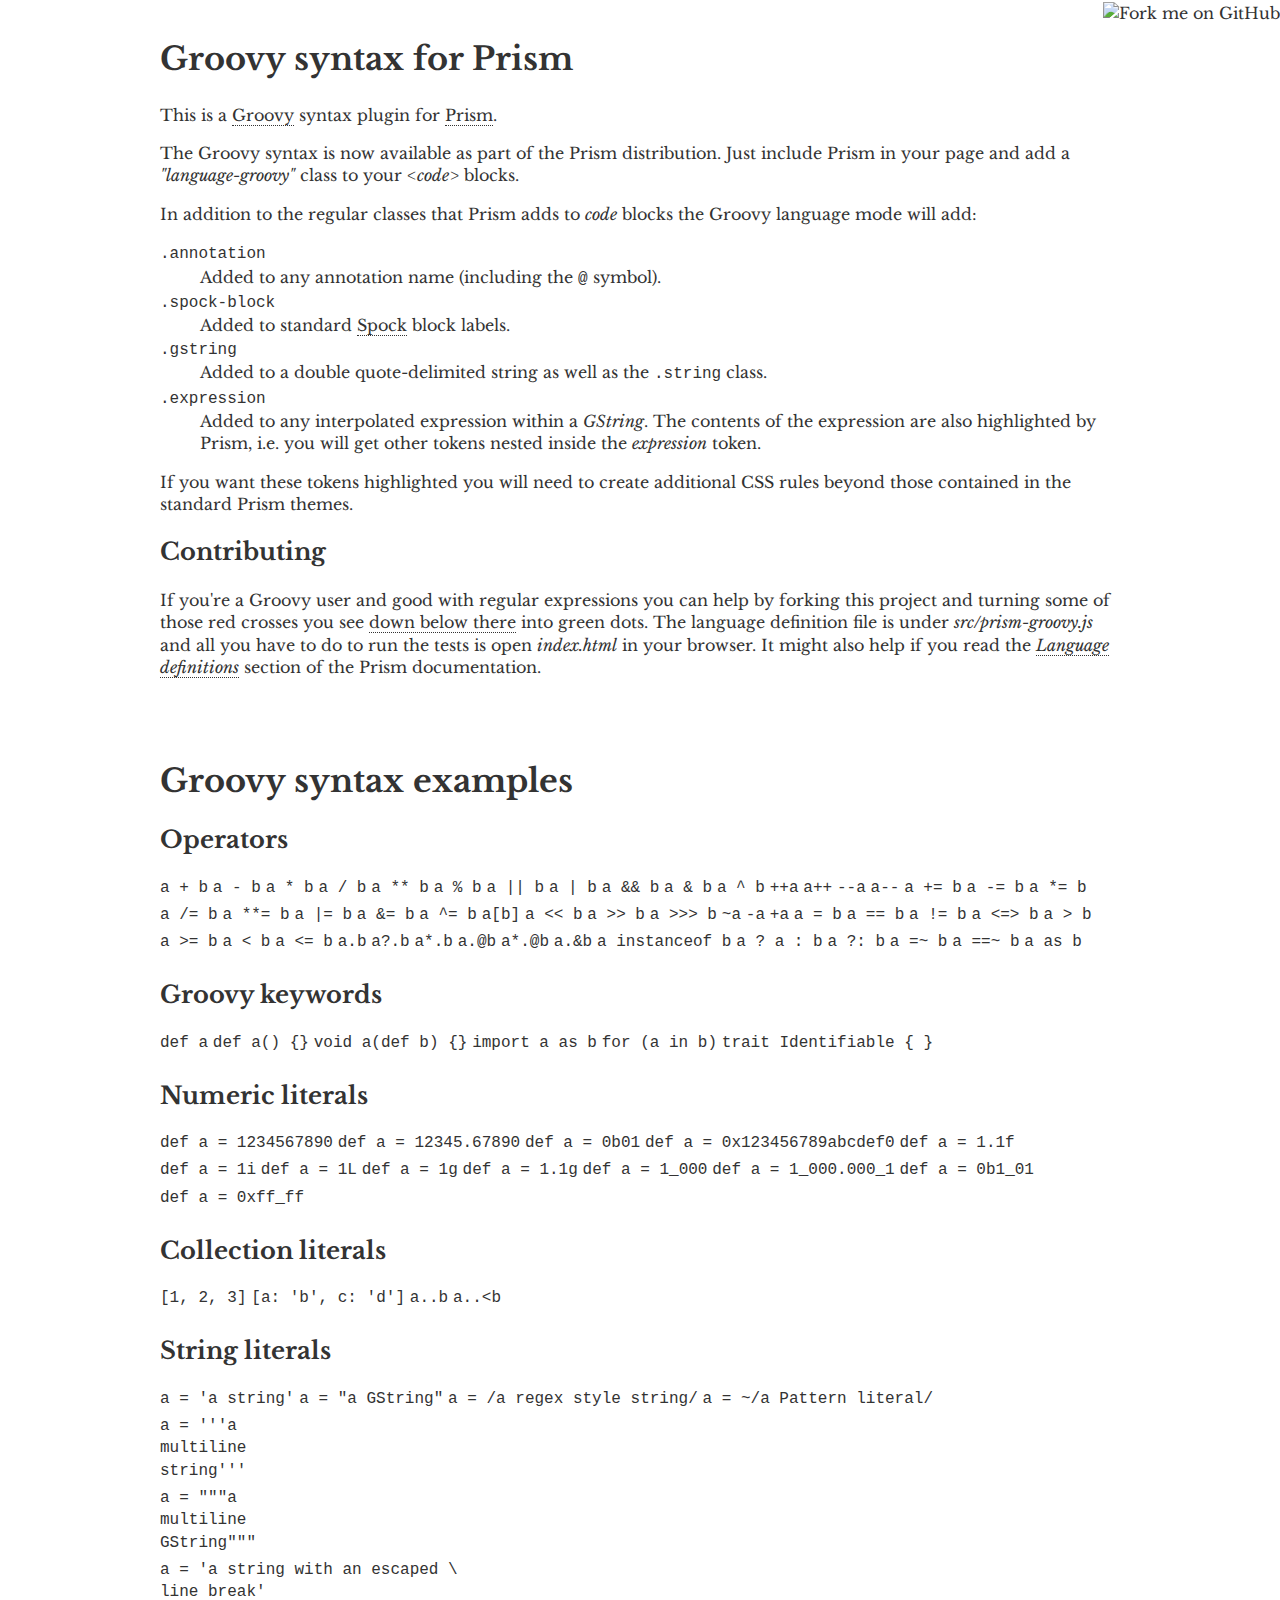
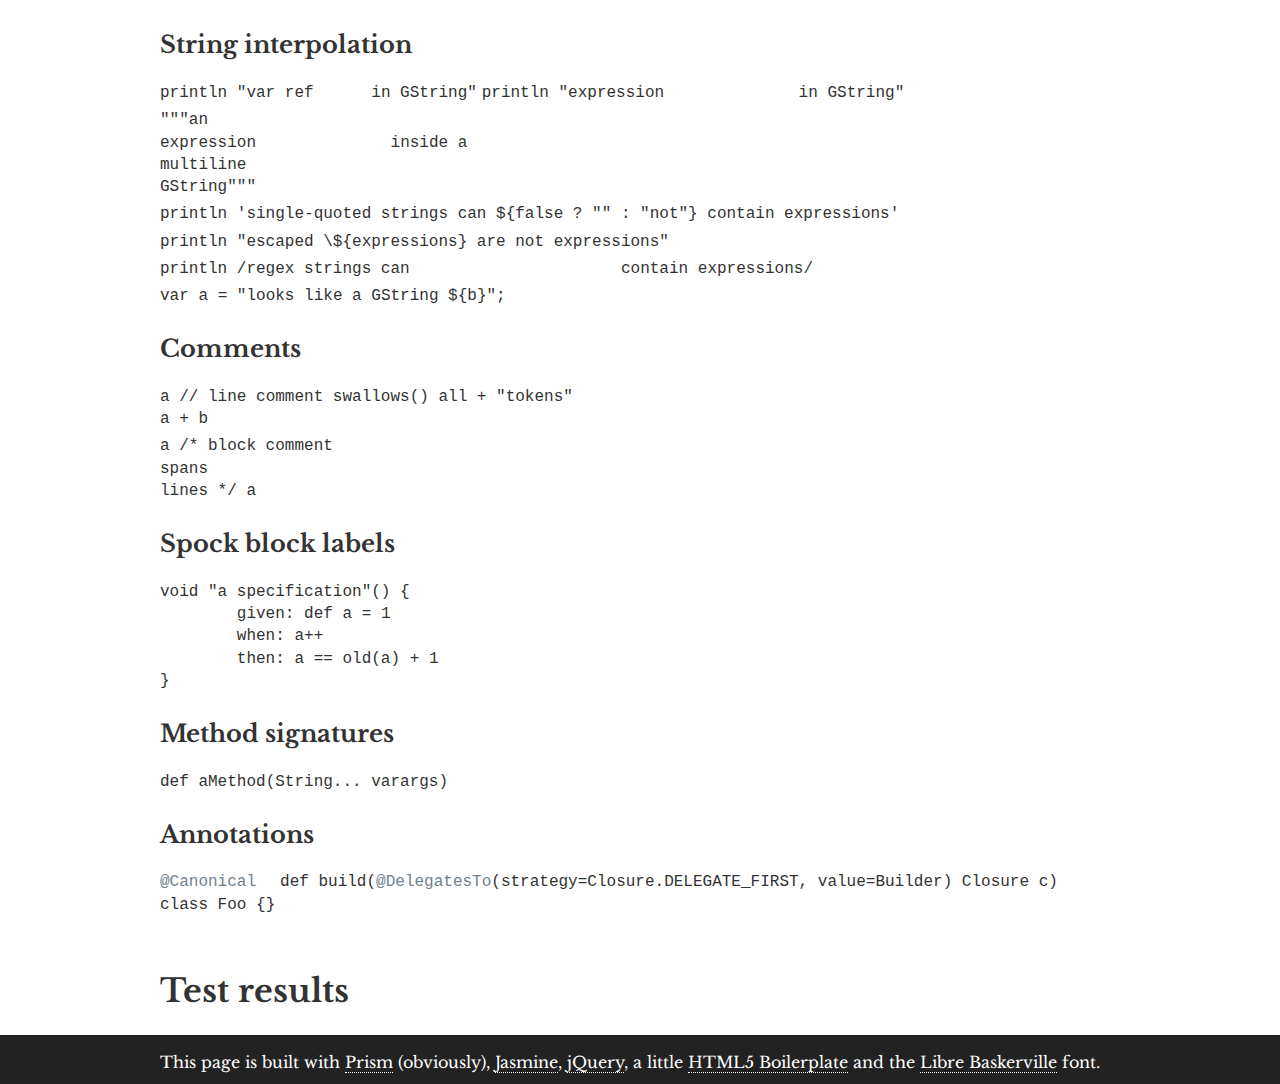
==== commit f3c403cc: "merged paragraphs" ====
--- a/index.html
+++ b/index.html
@@ -25,8 +25,7 @@
 	<header>
 		<h1>Groovy syntax for Prism</h1>
 		<p>This is a <a href="http://groovy.codehaus.org/" rel="external">Groovy</a> syntax plugin for <a href="http://prismjs.com/" rel="external">Prism</a>.</p>
-		<p>The Groovy syntax is now available as part of the Prism distribution.</p>
-		<p>Just include Prism in your page and add a <em>"language-groovy"</em> class to your <em>&lt;code&gt;</em> blocks.</p>
+		<p>The Groovy syntax is now available as part of the Prism distribution. Just include Prism in your page and add a <em>"language-groovy"</em> class to your <em>&lt;code&gt;</em> blocks.</p>
 		<p>In addition to the regular classes that Prism adds to <em>code</em> blocks the Groovy language mode will add:
 			<dl>
 				<dt><code>.annotation</code></dt>
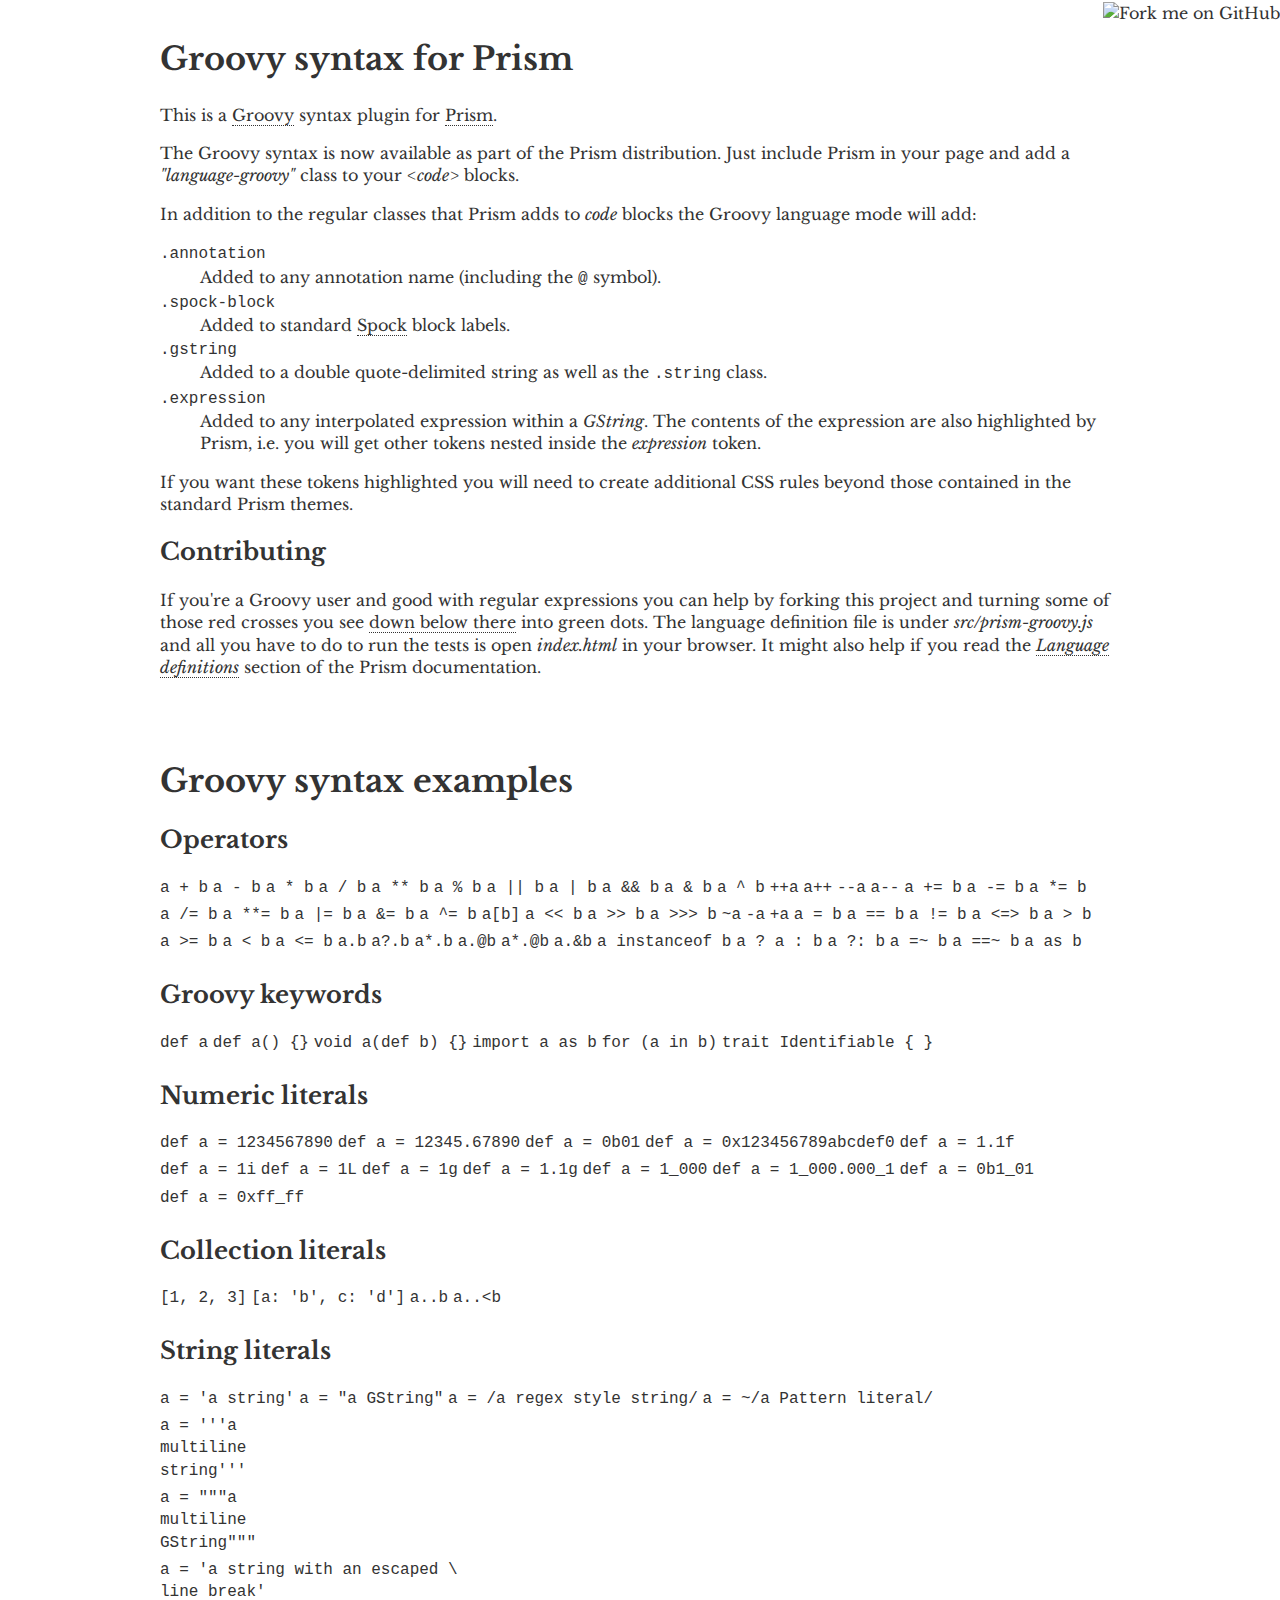
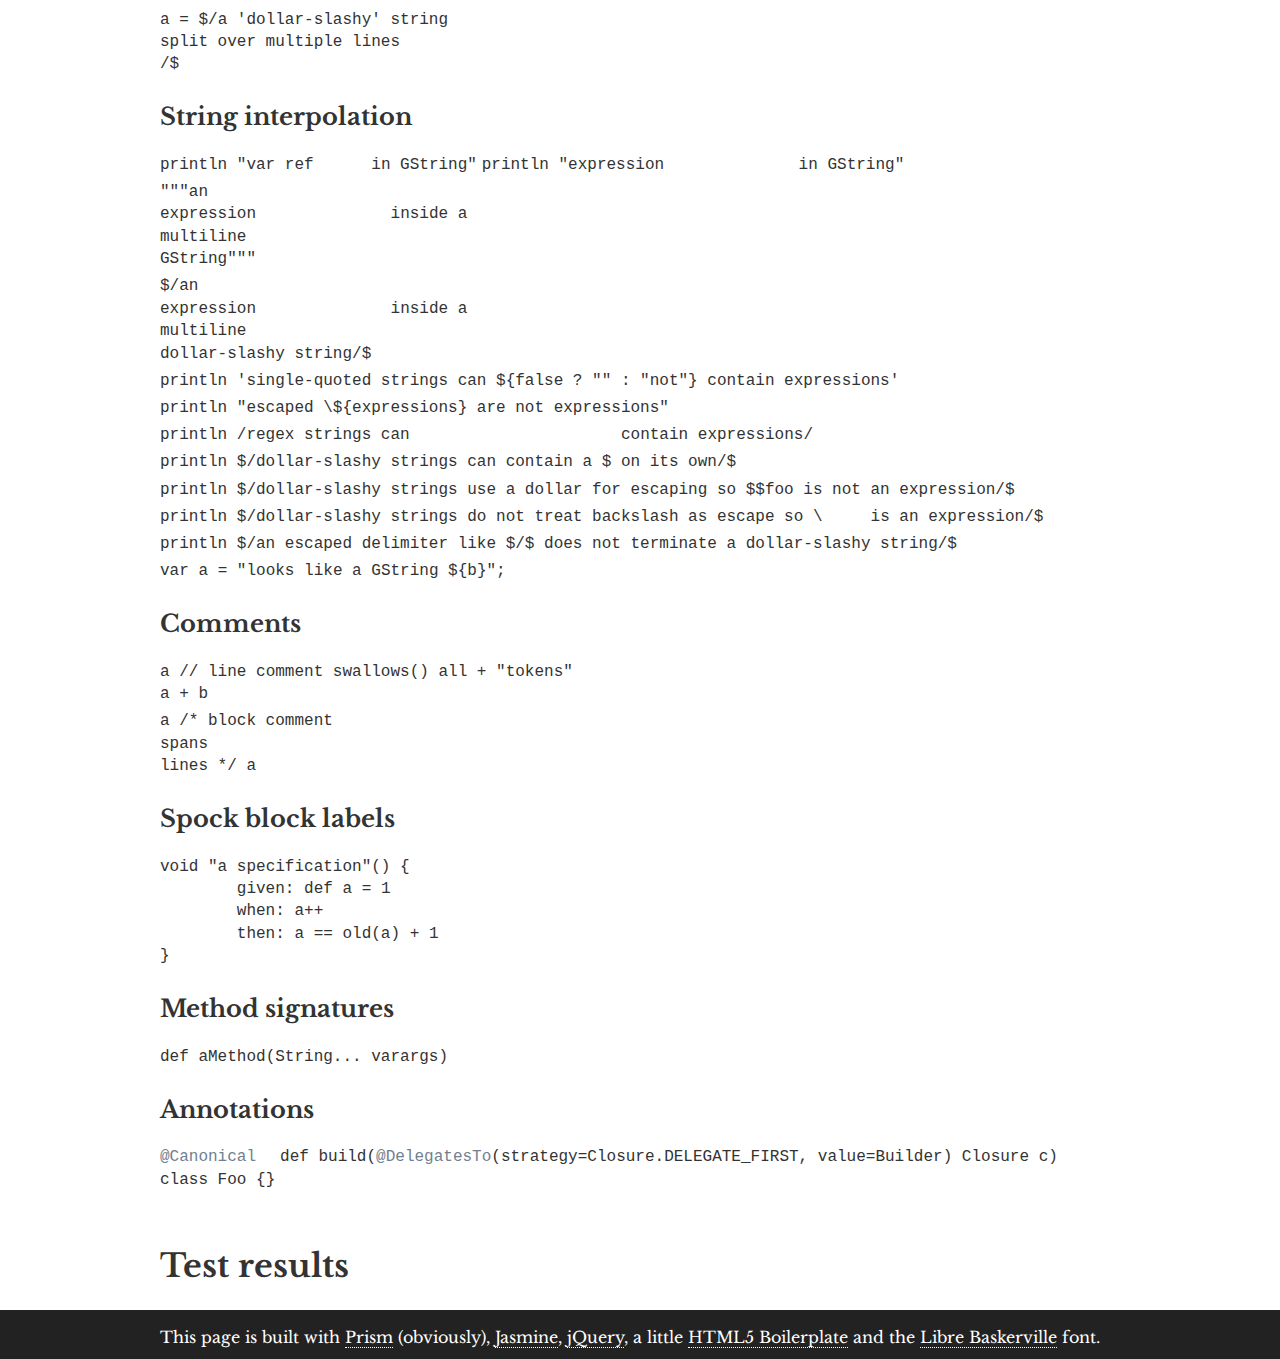
==== commit e0b326dc: "Support for Groovy dollar-slashy strings" ====
--- a/index.html
+++ b/index.html
@@ -150,6 +150,9 @@
 GString"""</code></pre>
 			<pre><code id="string-with-escaped-line-break">a = 'a string with an escaped \
 line break'</code></pre>
+			<pre><code id="dollar-slashy-string">a = $/a 'dollar-slashy' string
+split over multiple lines
+/$</code></pre>
 		</section>
 
 		<section class="clearfix">
@@ -160,9 +163,17 @@
 expression ${a.b() + a} inside a
 multiline
 GString"""</code></pre>
+			<pre><code id="multiline-dollar-slashy-with-expression">$/an
+expression ${a.b() + a} inside a
+multiline
+dollar-slashy string/$</code></pre>
 			<code id="string-with-expression">println 'single-quoted strings can ${false ? "" : "not"} contain expressions'</code>
 			<code id="gstring-with-escaped-expression">println "escaped \${expressions} are not expressions"</code>
 			<code id="regex-with-expression">println /regex strings can ${true ? '' : 'not'} contain expressions/</code>
+			<code id="dollar-slashy-with-dollar">println $/dollar-slashy strings can contain a $ on its own/$</code>
+			<code id="dollar-slashy-with-double-dollar">println $/dollar-slashy strings use a dollar for escaping so $$foo is not an expression/$</code>
+			<code id="dollar-slashy-with-backslash-dollar">println $/dollar-slashy strings do not treat backslash as escape so \$foo is an expression/$</code>
+			<code id="dollar-slashy-with-escaped-delimiter">println $/an escaped delimiter like $/$ does not terminate a dollar-slashy string/$</code>
 			<code id="non-groovy-gstring-expression" class="language-javascript">var a = "looks like a GString ${b}";</code>
 		</section>
 
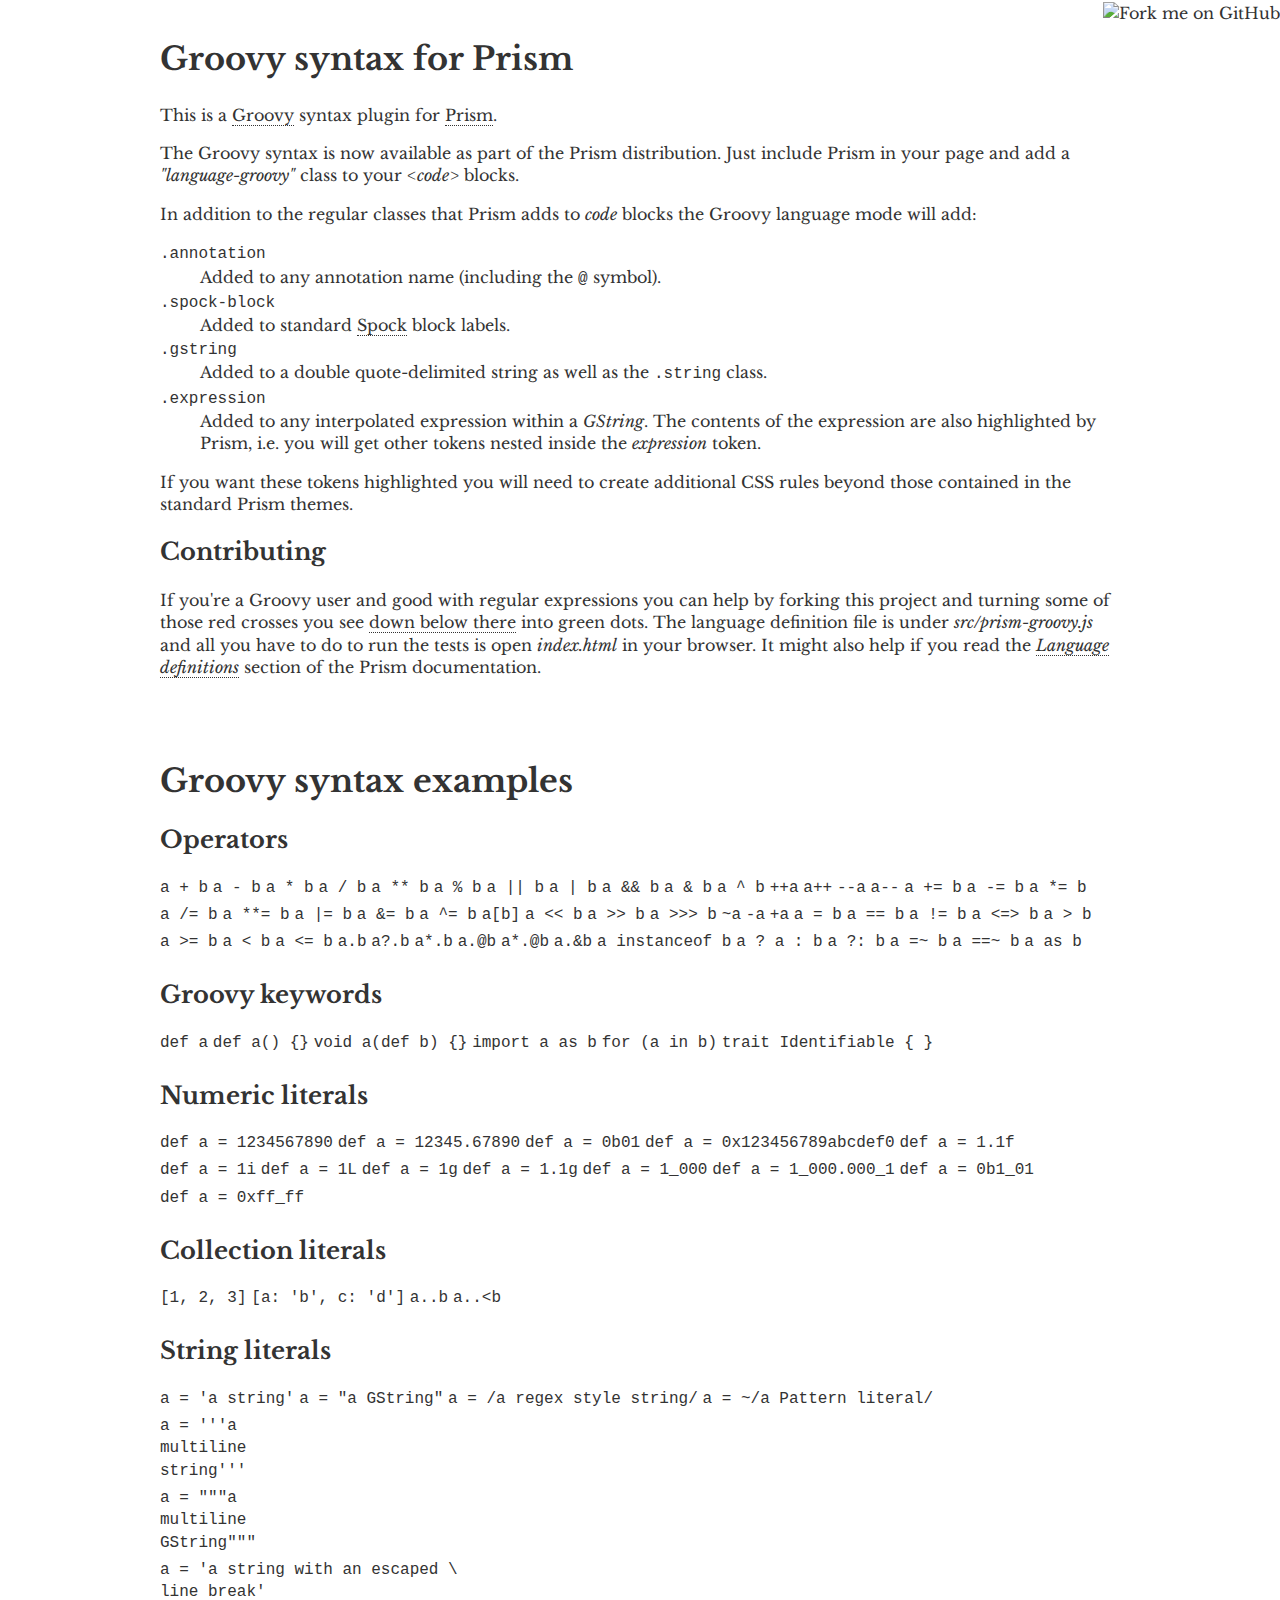
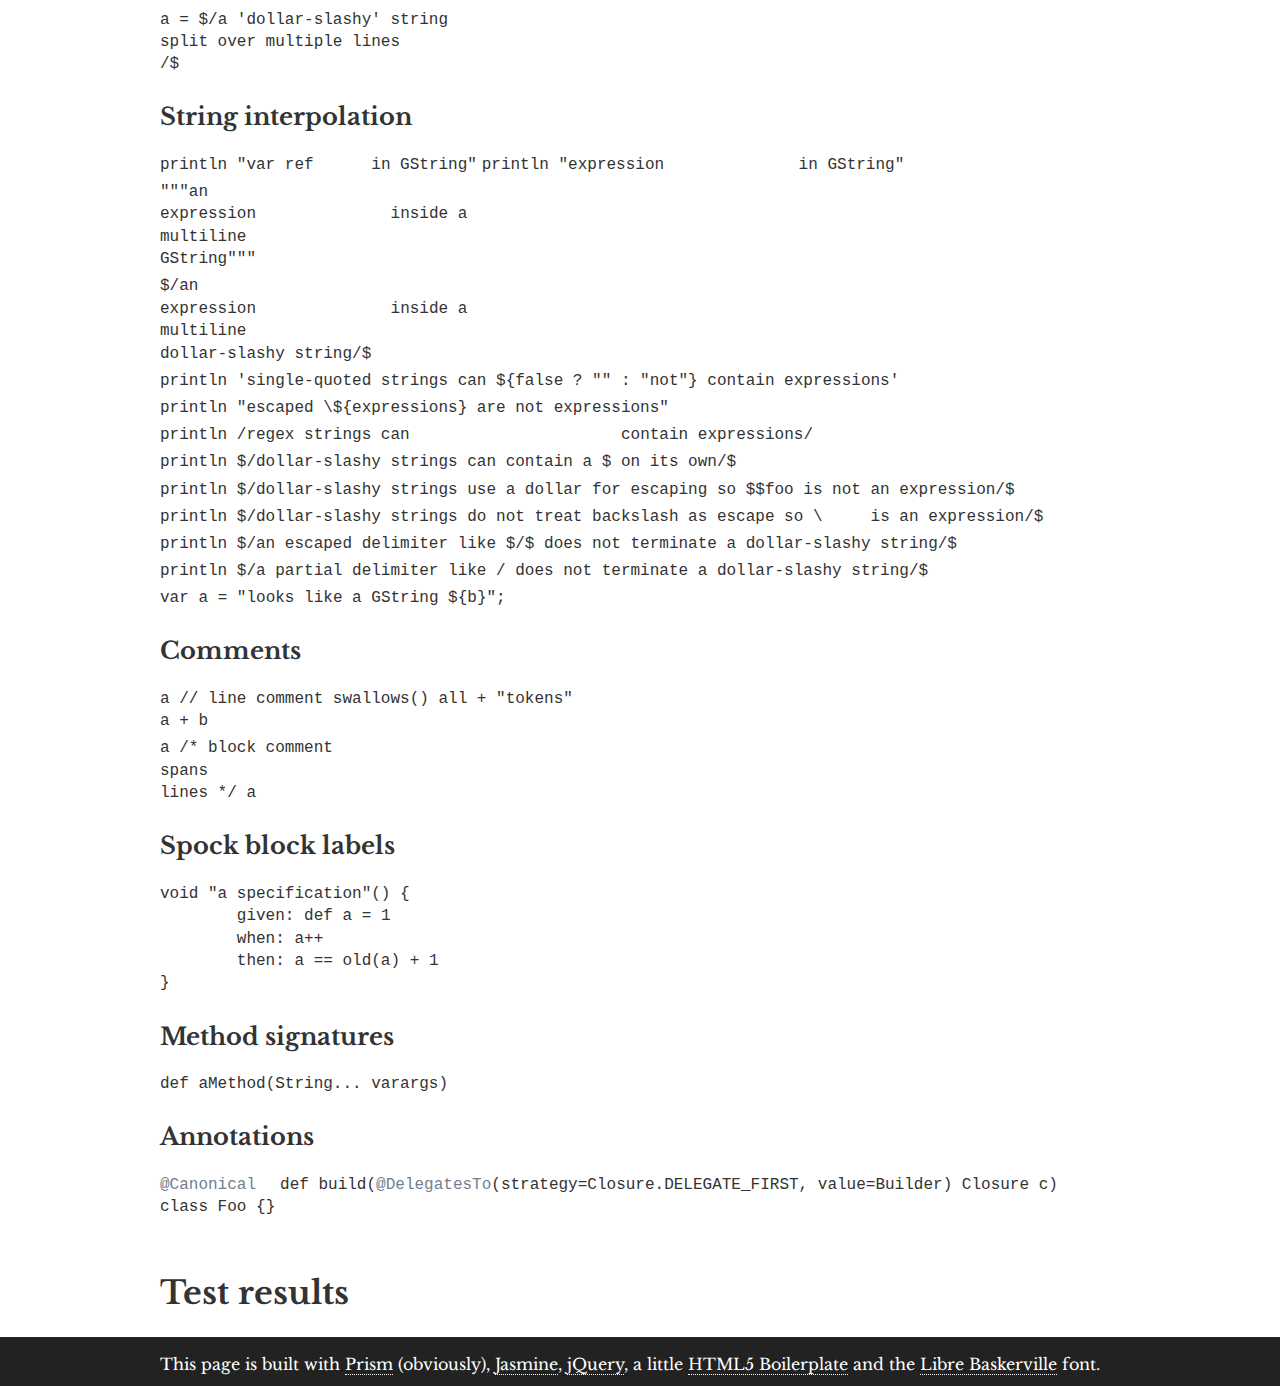
==== commit 31100115: "test for a lone / in a dollar-slashy string" ====
--- a/index.html
+++ b/index.html
@@ -174,6 +174,7 @@
 			<code id="dollar-slashy-with-double-dollar">println $/dollar-slashy strings use a dollar for escaping so $$foo is not an expression/$</code>
 			<code id="dollar-slashy-with-backslash-dollar">println $/dollar-slashy strings do not treat backslash as escape so \$foo is an expression/$</code>
 			<code id="dollar-slashy-with-escaped-delimiter">println $/an escaped delimiter like $/$ does not terminate a dollar-slashy string/$</code>
+			<code id="dollar-slashy-with-partial-delimiter">println $/a partial delimiter like / does not terminate a dollar-slashy string/$</code>
 			<code id="non-groovy-gstring-expression" class="language-javascript">var a = "looks like a GString ${b}";</code>
 		</section>
 
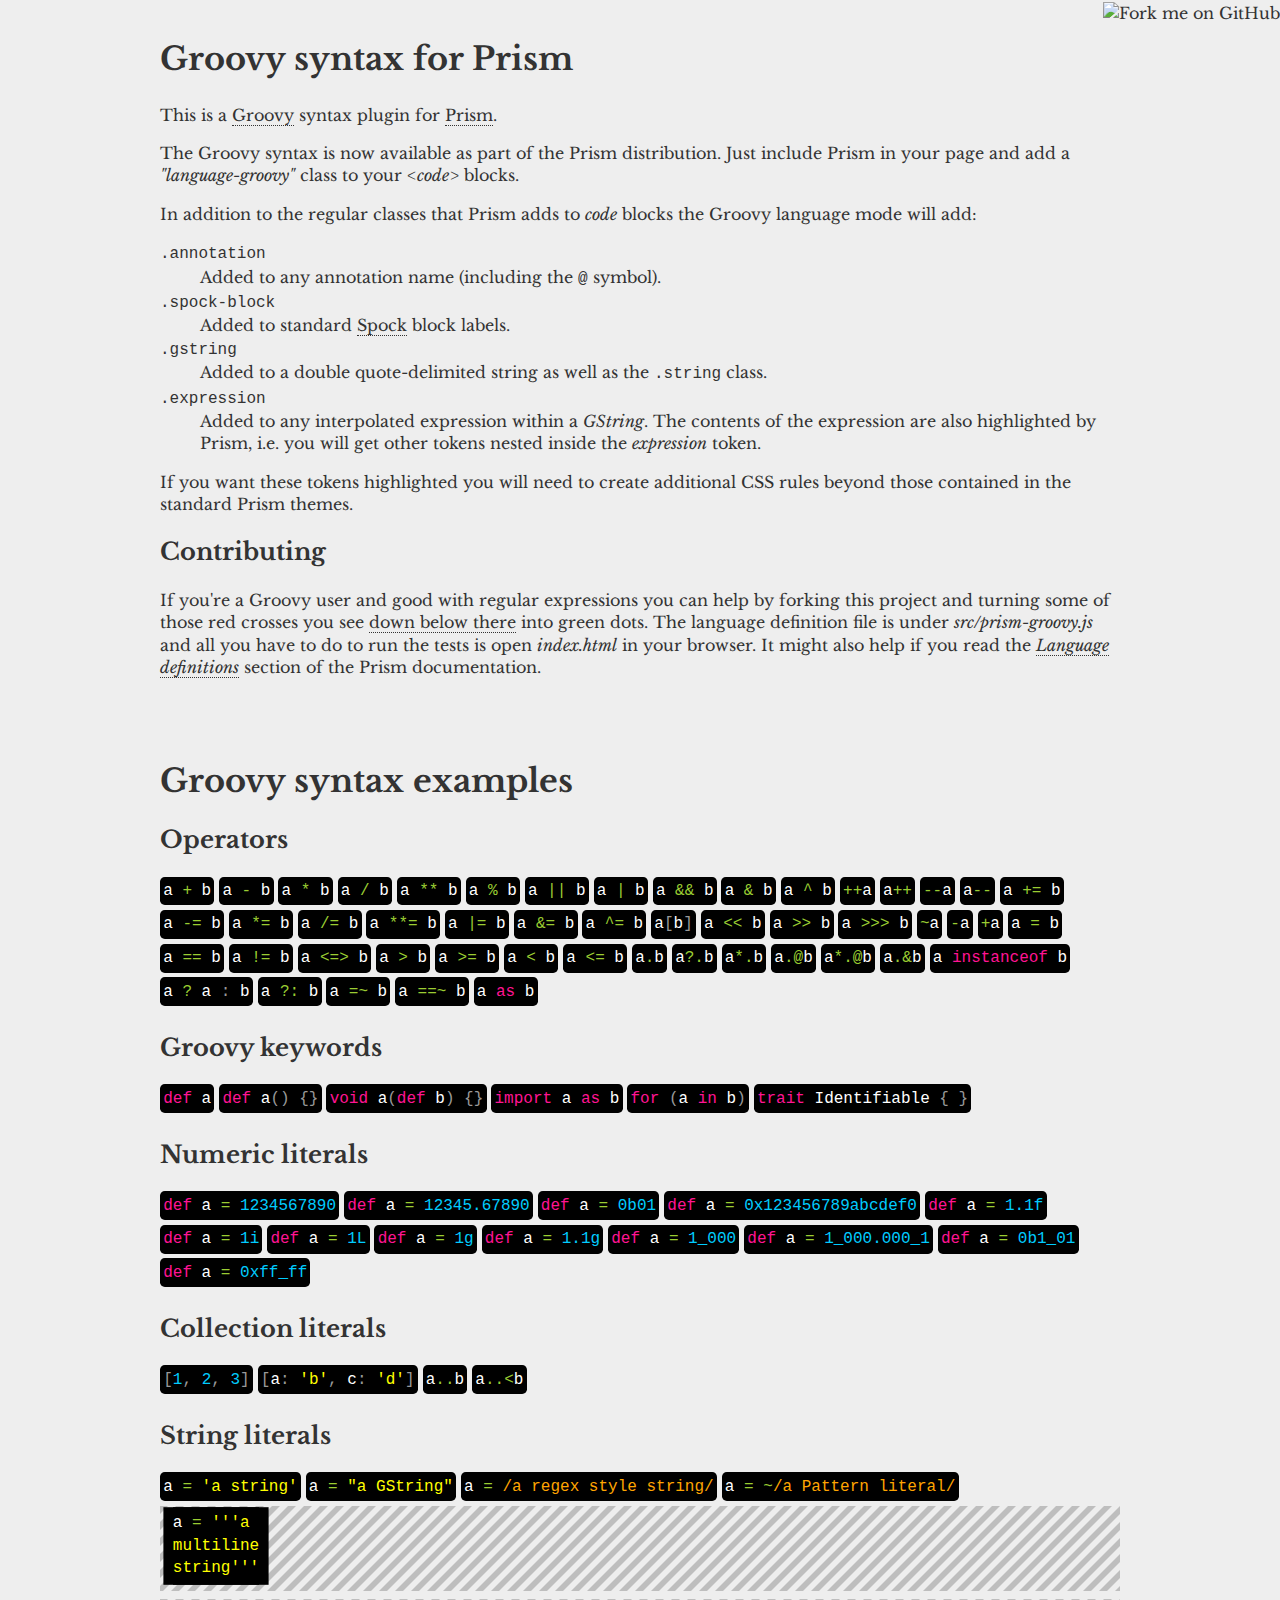
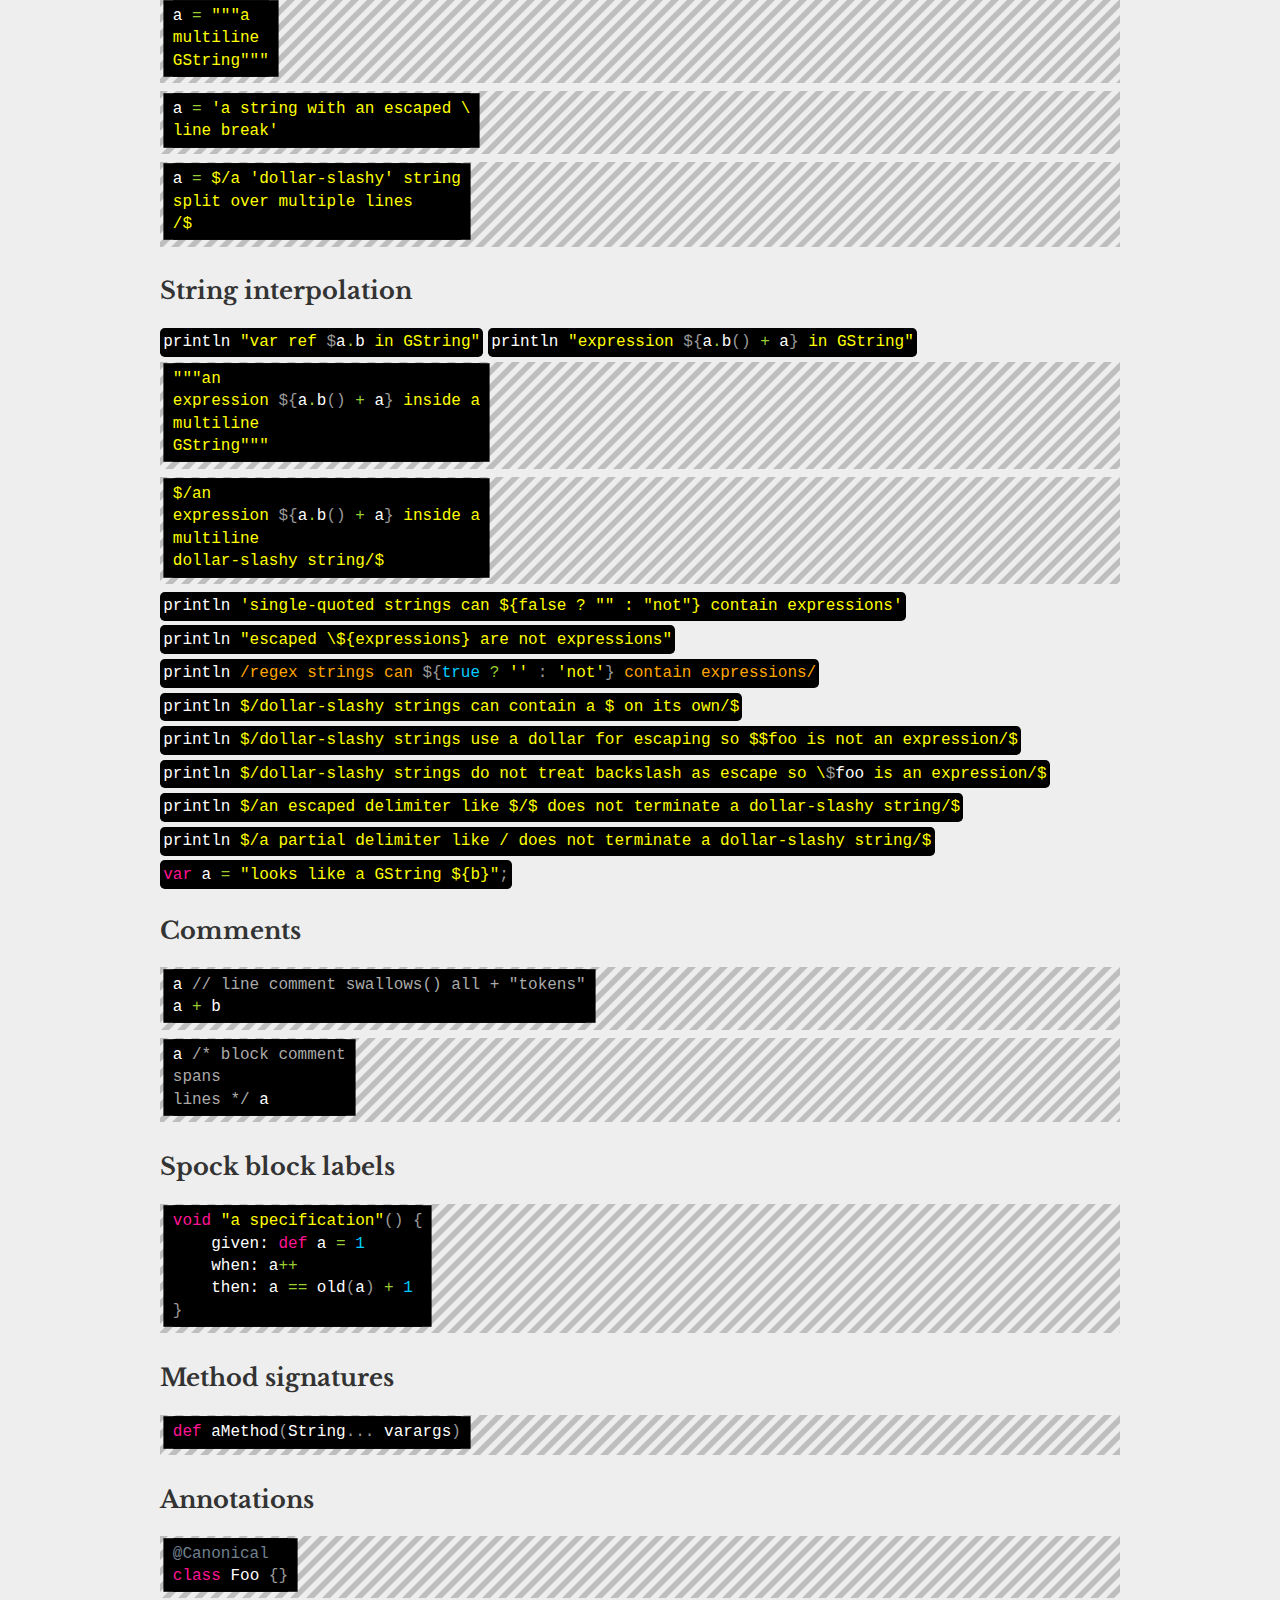
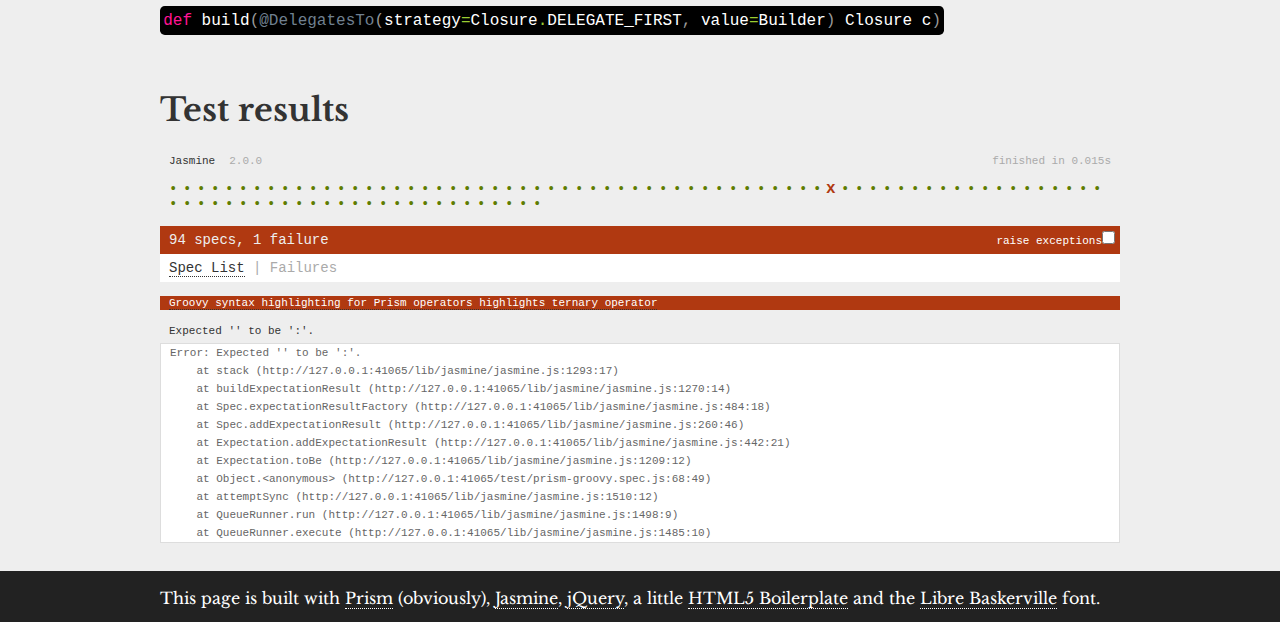
==== commit b0903d9f: "use latest jQuery" ====
--- a/index.html
+++ b/index.html
@@ -14,7 +14,7 @@
 	<script src="lib/jasmine/jasmine-html.js"></script>
 	<script src="lib/jasmine/boot.js"></script>
 
-	<script src="lib/jquery/jquery-2.0.0.min.js"></script>
+	<script src="lib/jquery/jquery-2.1.0.min.js"></script>
 	<script src="lib/prism/prism.js"></script>
 	<script src="src/prism-groovy.js"></script>
 
--- a/lib/prism/prism.css
+++ b/lib/prism/prism.css
@@ -0,0 +1,105 @@
+/**
+ * prism.js Funky theme
+ * Based on “Polyfilling the gaps” talk slides http://lea.verou.me/polyfilling-the-gaps/
+ * @author Lea Verou
+ */
+
+code[class*="language-"],
+pre[class*="language-"] {
+	font-family: Consolas, Monaco, 'Andale Mono', monospace;
+	direction: ltr;
+	text-align: left;
+	white-space: pre;
+	word-spacing: normal;
+	word-break: normal;
+
+	-moz-tab-size: 4;
+	-o-tab-size: 4;
+	tab-size: 4;
+
+	-webkit-hyphens: none;
+	-moz-hyphens: none;
+	-ms-hyphens: none;
+	hyphens: none;
+}
+
+/* Code blocks */
+pre[class*="language-"] {
+	padding: .4em .8em;
+	margin: .5em 0;
+	overflow: auto;
+	background: url('data:image/svg+xml;charset=utf-8,<svg%20version%3D"1.1"%20xmlns%3D"http%3A%2F%2Fwww.w3.org%2F2000%2Fsvg"%20width%3D"100"%20height%3D"100"%20fill%3D"rgba(0%2C0%2C0%2C.2)">%0D%0A<polygon%20points%3D"0%2C50%2050%2C0%200%2C0"%20%2F>%0D%0A<polygon%20points%3D"0%2C100%2050%2C100%20100%2C50%20100%2C0"%20%2F>%0D%0A<%2Fsvg>');
+	background-size: 1em 1em;
+}
+
+code[class*="language-"] {
+	background: black;
+	color: white;
+	box-shadow: -.3em 0 0 .3em black, .3em 0 0 .3em black;
+}
+
+/* Inline code */
+:not(pre) > code[class*="language-"] {
+	padding: .2em;
+	border-radius: .3em;
+	box-shadow: none;
+}
+
+.token.comment,
+.token.prolog,
+.token.doctype,
+.token.cdata {
+	color: #aaa;
+}
+
+.token.punctuation {
+	color: #999;
+}
+
+.namespace {
+	opacity: .7;
+}
+
+.token.property,
+.token.tag,
+.token.boolean,
+.token.number,
+.token.constant,
+.token.symbol {
+	color: #0cf;
+}
+
+.token.selector,
+.token.attr-name,
+.token.string,
+.token.builtin {
+	color: yellow;
+}
+
+.token.operator,
+.token.entity,
+.token.url,
+.language-css .token.string,
+.toke.variable {
+	color: yellowgreen;
+}
+
+.token.atrule,
+.token.attr-value,
+.token.keyword {
+	color: deeppink;
+}
+
+
+.token.regex,
+.token.important {
+	color: orange;
+}
+
+.token.important {
+	font-weight: bold;
+}
+
+.token.entity {
+	cursor: help;
+}
--- a/lib/jasmine/jasmine.css
+++ b/lib/jasmine/jasmine.css
@@ -0,0 +1,55 @@
+body { background-color: #eeeeee; padding: 0; margin: 5px; overflow-y: scroll; }
+
+.html-reporter { font-size: 11px; font-family: Monaco, "Lucida Console", monospace; line-height: 14px; color: #333333; }
+.html-reporter a { text-decoration: none; }
+.html-reporter a:hover { text-decoration: underline; }
+.html-reporter p, .html-reporter h1, .html-reporter h2, .html-reporter h3, .html-reporter h4, .html-reporter h5, .html-reporter h6 { margin: 0; line-height: 14px; }
+.html-reporter .banner, .html-reporter .symbol-summary, .html-reporter .summary, .html-reporter .result-message, .html-reporter .spec .description, .html-reporter .spec-detail .description, .html-reporter .alert .bar, .html-reporter .stack-trace { padding-left: 9px; padding-right: 9px; }
+.html-reporter .banner .version { margin-left: 14px; }
+.html-reporter #jasmine_content { position: fixed; right: 100%; }
+.html-reporter .version { color: #aaaaaa; }
+.html-reporter .banner { margin-top: 14px; }
+.html-reporter .duration { color: #aaaaaa; float: right; }
+.html-reporter .symbol-summary { overflow: hidden; *zoom: 1; margin: 14px 0; }
+.html-reporter .symbol-summary li { display: inline-block; height: 8px; width: 14px; font-size: 16px; }
+.html-reporter .symbol-summary li.passed { font-size: 14px; }
+.html-reporter .symbol-summary li.passed:before { color: #5e7d00; content: "\02022"; }
+.html-reporter .symbol-summary li.failed { line-height: 9px; }
+.html-reporter .symbol-summary li.failed:before { color: #b03911; content: "x"; font-weight: bold; margin-left: -1px; }
+.html-reporter .symbol-summary li.disabled { font-size: 14px; }
+.html-reporter .symbol-summary li.disabled:before { color: #bababa; content: "\02022"; }
+.html-reporter .symbol-summary li.pending { line-height: 17px; }
+.html-reporter .symbol-summary li.pending:before { color: #ba9d37; content: "*"; }
+.html-reporter .exceptions { color: #fff; float: right; margin-top: 5px; margin-right: 5px; }
+.html-reporter .bar { line-height: 28px; font-size: 14px; display: block; color: #eee; }
+.html-reporter .bar.failed { background-color: #b03911; }
+.html-reporter .bar.passed { background-color: #a6b779; }
+.html-reporter .bar.skipped { background-color: #bababa; }
+.html-reporter .bar.menu { background-color: #fff; color: #aaaaaa; }
+.html-reporter .bar.menu a { color: #333333; }
+.html-reporter .bar a { color: white; }
+.html-reporter.spec-list .bar.menu.failure-list, .html-reporter.spec-list .results .failures { display: none; }
+.html-reporter.failure-list .bar.menu.spec-list, .html-reporter.failure-list .summary { display: none; }
+.html-reporter .running-alert { background-color: #666666; }
+.html-reporter .results { margin-top: 14px; }
+.html-reporter.showDetails .summaryMenuItem { font-weight: normal; text-decoration: inherit; }
+.html-reporter.showDetails .summaryMenuItem:hover { text-decoration: underline; }
+.html-reporter.showDetails .detailsMenuItem { font-weight: bold; text-decoration: underline; }
+.html-reporter.showDetails .summary { display: none; }
+.html-reporter.showDetails #details { display: block; }
+.html-reporter .summaryMenuItem { font-weight: bold; text-decoration: underline; }
+.html-reporter .summary { margin-top: 14px; }
+.html-reporter .summary ul { list-style-type: none; margin-left: 14px; padding-top: 0; padding-left: 0; }
+.html-reporter .summary ul.suite { margin-top: 7px; margin-bottom: 7px; }
+.html-reporter .summary li.passed a { color: #5e7d00; }
+.html-reporter .summary li.failed a { color: #b03911; }
+.html-reporter .summary li.pending a { color: #ba9d37; }
+.html-reporter .description + .suite { margin-top: 0; }
+.html-reporter .suite { margin-top: 14px; }
+.html-reporter .suite a { color: #333333; }
+.html-reporter .failures .spec-detail { margin-bottom: 28px; }
+.html-reporter .failures .spec-detail .description { background-color: #b03911; }
+.html-reporter .failures .spec-detail .description a { color: white; }
+.html-reporter .result-message { padding-top: 14px; color: #333333; white-space: pre; }
+.html-reporter .result-message span.result { display: block; }
+.html-reporter .stack-trace { margin: 5px 0 0 0; max-height: 224px; overflow: auto; line-height: 18px; color: #666666; border: 1px solid #ddd; background: white; white-space: pre; }
